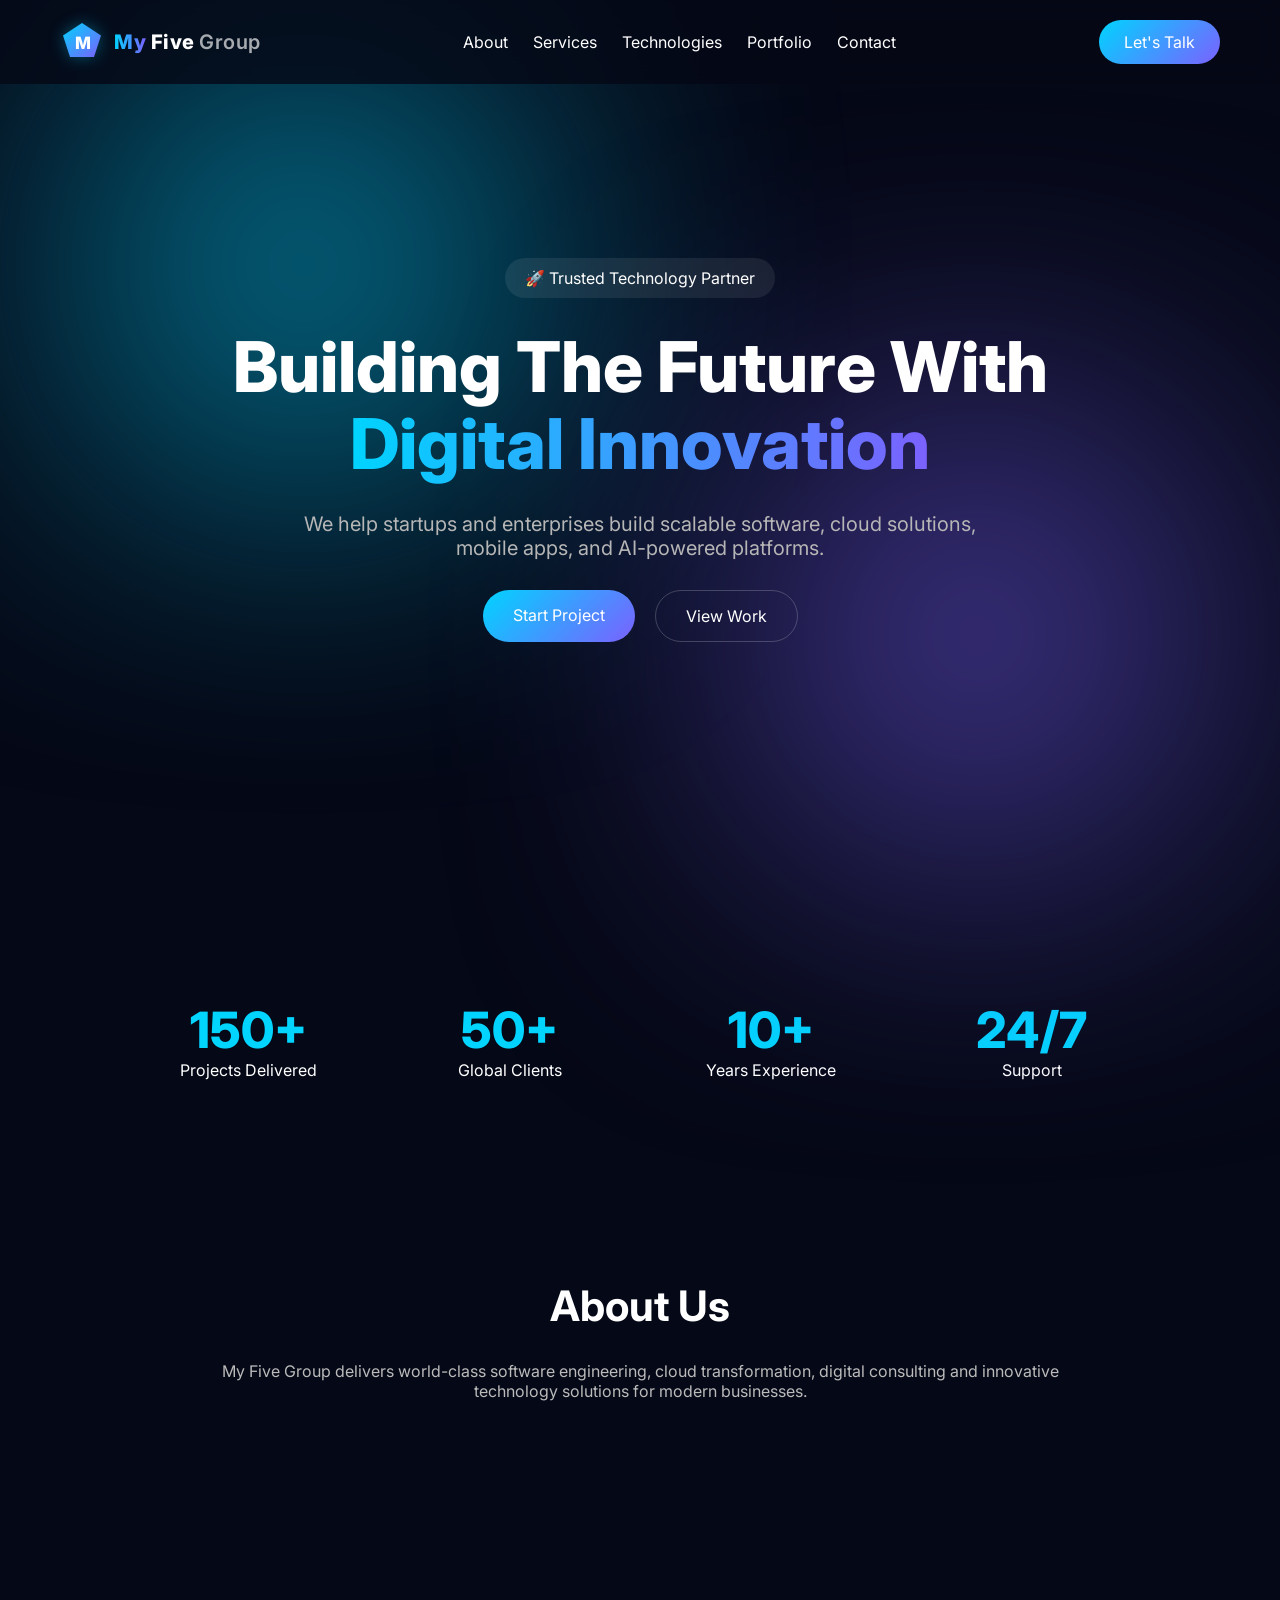
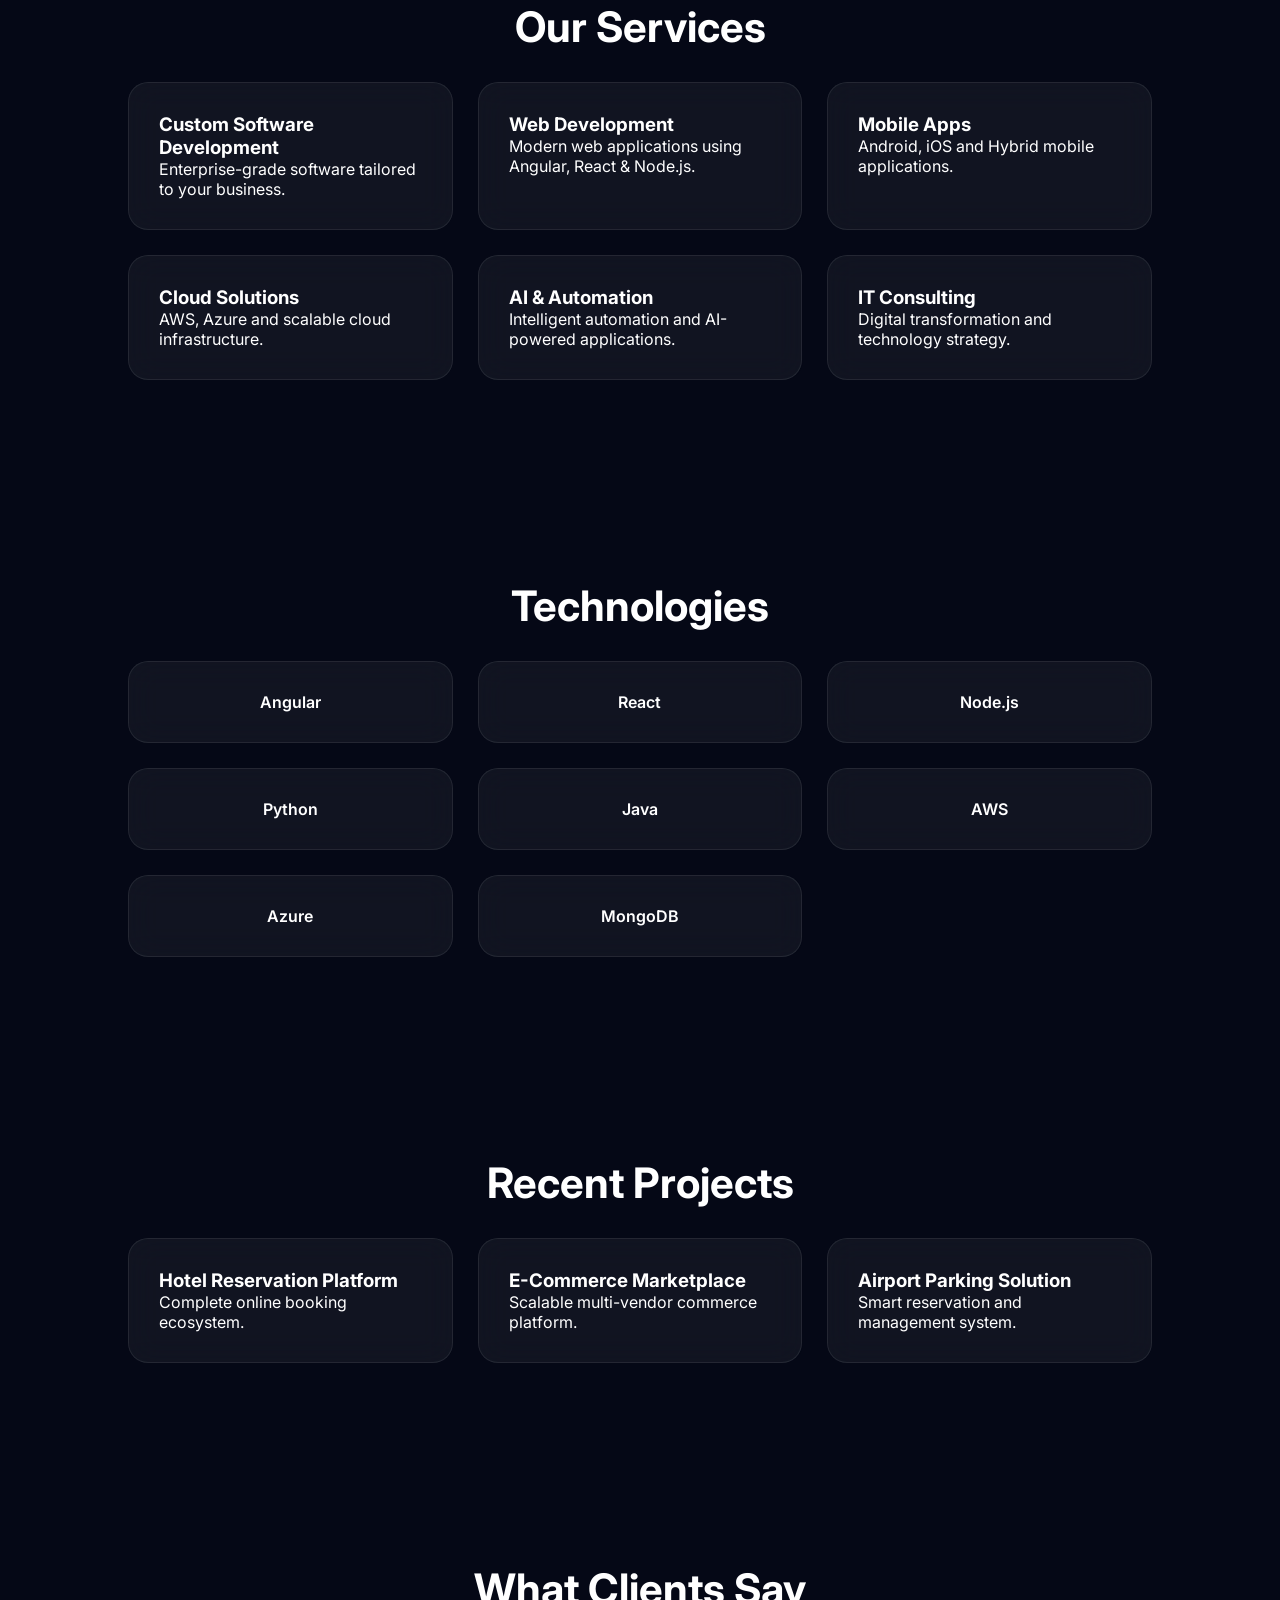
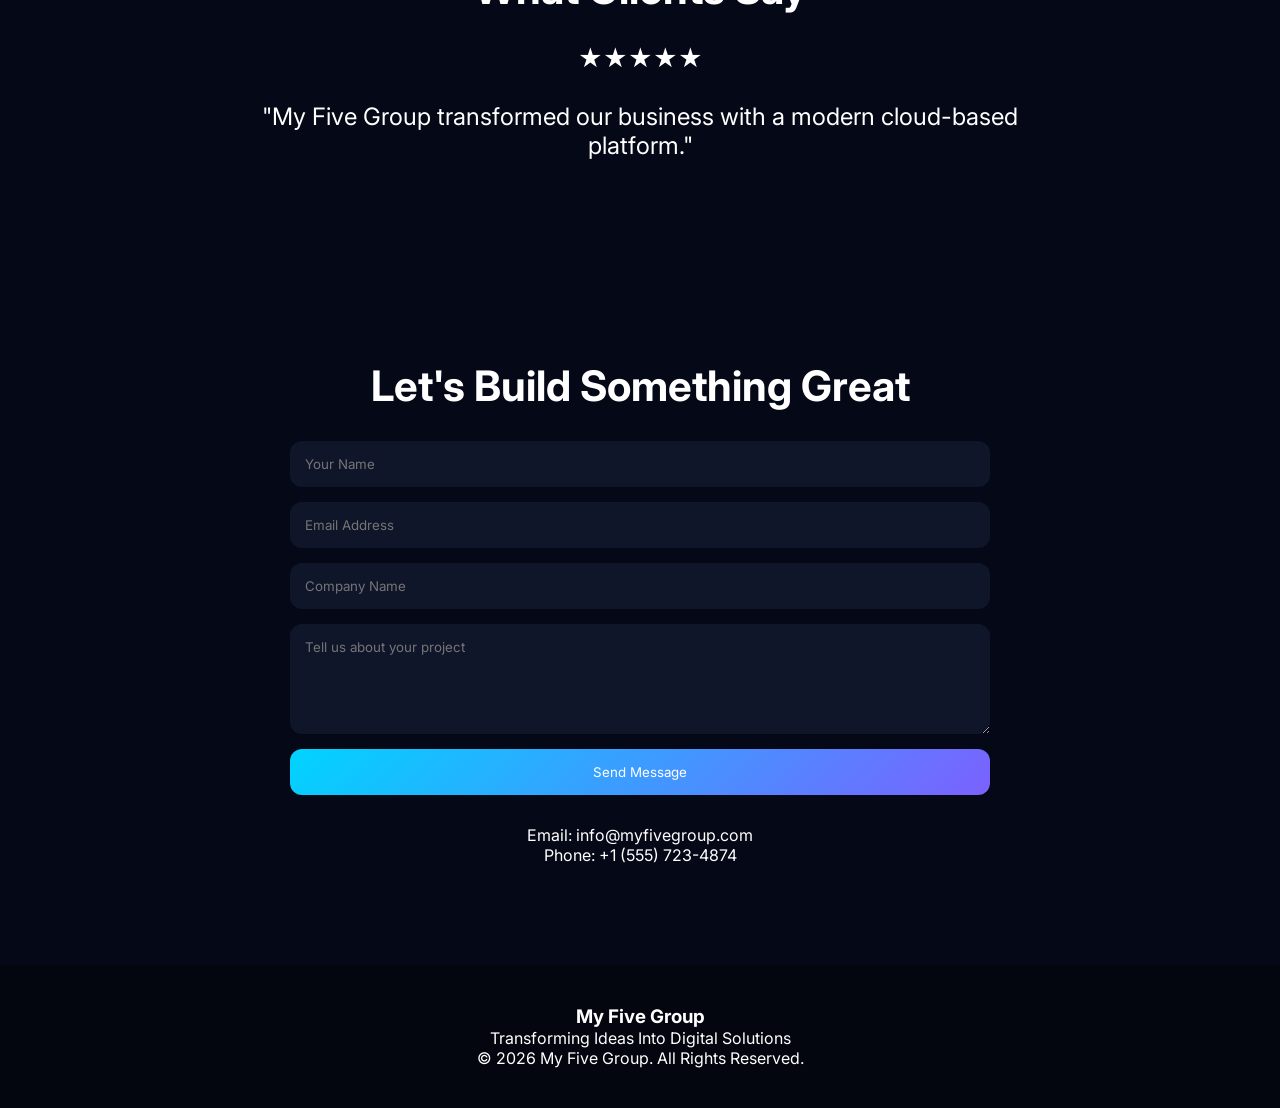
==== index.html @ f4b56ce2 "Add files via upload" ====
<!DOCTYPE html>
<html lang="en">
<head>
<meta charset="UTF-8">
<meta name="viewport" content="width=device-width, initial-scale=1.0">
<title>My Five Group | Digital Innovation Partner</title>
<meta name="description" content="My Five Group is a digital innovation partner helping startups and enterprises build scalable software, cloud solutions, mobile apps, and AI-powered platforms. 150+ projects delivered, 50+ global clients.">
<meta name="keywords" content="custom software development, web development, mobile apps, cloud solutions, AI automation, IT consulting, digital transformation, Angular, React, Node.js, AWS, Azure">
<meta name="robots" content="index, follow">
<meta name="author" content="My Five Group">
<link rel="canonical" href="https://myfivegroup.com/">

<!-- Open Graph -->
<meta property="og:type" content="website">
<meta property="og:url" content="https://myfivegroup.com/">
<meta property="og:title" content="My Five Group | Digital Innovation Partner">
<meta property="og:description" content="My Five Group is a digital innovation partner helping startups and enterprises build scalable software, cloud solutions, mobile apps, and AI-powered platforms. 150+ projects, 50+ global clients.">
<meta property="og:site_name" content="My Five Group">
<meta property="og:locale" content="en_US">

<!-- Twitter Card -->
<meta name="twitter:card" content="summary_large_image">
<meta name="twitter:title" content="My Five Group | Digital Innovation Partner">
<meta name="twitter:description" content="My Five Group is a digital innovation partner helping startups and enterprises build scalable software, cloud solutions, mobile apps, and AI-powered platforms.">

<link rel="preconnect" href="https://fonts.googleapis.com">
<link rel="preconnect" href="https://fonts.gstatic.com" crossorigin>
<link href="https://fonts.googleapis.com/css2?family=Inter:wght@300;400;500;600;700;800&display=swap" rel="stylesheet">

<link rel="stylesheet" href="style.css">

<script type="application/ld+json">
{
  "@context": "https://schema.org",
  "@type": "Organization",
  "name": "My Five Group",
  "url": "https://myfivegroup.com",
  "description": "Digital innovation partner delivering custom software development, cloud solutions, mobile apps, and AI-powered platforms for startups and enterprises.",
  "email": "info@myfivegroup.com",
  "telephone": "+15557234874",
  "foundingDate": "2016",
  "areaServed": "Global",
  "hasOfferCatalog": {
    "@type": "OfferCatalog",
    "name": "Digital Technology Services",
    "itemListElement": [
      {"@type": "Offer", "itemOffered": {"@type": "Service", "name": "Custom Software Development", "description": "Enterprise-grade software tailored to your business."}},
      {"@type": "Offer", "itemOffered": {"@type": "Service", "name": "Web Development", "description": "Modern web applications using Angular, React and Node.js."}},
      {"@type": "Offer", "itemOffered": {"@type": "Service", "name": "Mobile App Development", "description": "Android, iOS and Hybrid mobile applications."}},
      {"@type": "Offer", "itemOffered": {"@type": "Service", "name": "Cloud Solutions", "description": "AWS, Azure and scalable cloud infrastructure."}},
      {"@type": "Offer", "itemOffered": {"@type": "Service", "name": "AI & Automation", "description": "Intelligent automation and AI-powered applications."}},
      {"@type": "Offer", "itemOffered": {"@type": "Service", "name": "IT Consulting", "description": "Digital transformation and technology strategy."}}
    ]
  },
  "aggregateRating": {
    "@type": "AggregateRating",
    "ratingValue": "5",
    "reviewCount": "50"
  }
}
</script>
<script type="application/ld+json">
{
  "@context": "https://schema.org",
  "@type": "WebSite",
  "name": "My Five Group",
  "url": "https://myfivegroup.com",
  "description": "Digital innovation partner for scalable software, cloud, mobile, and AI solutions."
}
</script>
</head>
<body>

<header>
    <nav>
        <a href="#" class="logo">
            <svg class="logo-icon" width="44" height="44" viewBox="0 0 44 44" fill="none" xmlns="http://www.w3.org/2000/svg" aria-hidden="true">
                <defs>
                    <linearGradient id="lgGrad" x1="0" y1="0" x2="1" y2="1">
                        <stop offset="0%" stop-color="#00D4FF"/>
                        <stop offset="100%" stop-color="#7B61FF"/>
                    </linearGradient>
                </defs>
                <!-- Pentagon representing "Five" -->
                <polygon points="22,3 41,15.5 34,37 10,37 3,15.5" fill="url(#lgGrad)"/>
                <!-- M lettermark -->
                <text x="22" y="29" text-anchor="middle" fill="white" font-size="17" font-weight="800" font-family="Inter,sans-serif" letter-spacing="-1">M</text>
            </svg>
            <span class="logo-text"><span class="logo-my">My</span> Five <span class="logo-group">Group</span></span>
        </a>

        <ul class="nav-links">
            <li><a href="#about">About</a></li>
            <li><a href="#services">Services</a></li>
            <li><a href="#tech">Technologies</a></li>
            <li><a href="#portfolio">Portfolio</a></li>
            <li><a href="#contact">Contact</a></li>
        </ul>

        <a href="#contact" class="nav-btn">Let's Talk</a>
    </nav>
</header>

<main>
<section class="hero">

<div class="blob blob1"></div>
<div class="blob blob2"></div>

<div class="hero-content">

<span class="badge">
🚀 Trusted Technology Partner
</span>

<h1>
Building The Future With
<span>Digital Innovation</span>
</h1>

<p>
We help startups and enterprises build scalable software,
cloud solutions, mobile apps, and AI-powered platforms.
</p>

<div class="hero-buttons">
<a href="#contact" class="btn-primary">Start Project</a>
<a href="#portfolio" class="btn-secondary">View Work</a>
</div>

</div>

</section>

<section class="stats" aria-label="Company statistics">

<div>
<div class="stat-number">150+</div>
<p>Projects Delivered</p>
</div>

<div>
<div class="stat-number">50+</div>
<p>Global Clients</p>
</div>

<div>
<div class="stat-number">10+</div>
<p>Years Experience</p>
</div>

<div>
<div class="stat-number">24/7</div>
<p>Support</p>
</div>

</section>

<section id="about">

<h2 class="section-title">About Us</h2>

<p class="section-desc">
My Five Group delivers world-class software engineering,
cloud transformation, digital consulting and innovative
technology solutions for modern businesses.
</p>

</section>

<section id="services">

<h2 class="section-title">Our Services</h2>

<div class="grid">

<div class="card">
<h3>Custom Software Development</h3>
<p>Enterprise-grade software tailored to your business.</p>
</div>

<div class="card">
<h3>Web Development</h3>
<p>Modern web applications using Angular, React & Node.js.</p>
</div>

<div class="card">
<h3>Mobile Apps</h3>
<p>Android, iOS and Hybrid mobile applications.</p>
</div>

<div class="card">
<h3>Cloud Solutions</h3>
<p>AWS, Azure and scalable cloud infrastructure.</p>
</div>

<div class="card">
<h3>AI & Automation</h3>
<p>Intelligent automation and AI-powered applications.</p>
</div>

<div class="card">
<h3>IT Consulting</h3>
<p>Digital transformation and technology strategy.</p>
</div>

</div>

</section>

<section id="tech">

<h2 class="section-title">Technologies</h2>

<div class="grid">

<div class="tech">Angular</div>
<div class="tech">React</div>
<div class="tech">Node.js</div>
<div class="tech">Python</div>
<div class="tech">Java</div>
<div class="tech">AWS</div>
<div class="tech">Azure</div>
<div class="tech">MongoDB</div>

</div>

</section>

<section id="portfolio">

<h2 class="section-title">Recent Projects</h2>

<div class="grid">

<div class="card">
<h3>Hotel Reservation Platform</h3>
<p>Complete online booking ecosystem.</p>
</div>

<div class="card">
<h3>E-Commerce Marketplace</h3>
<p>Scalable multi-vendor commerce platform.</p>
</div>

<div class="card">
<h3>Airport Parking Solution</h3>
<p>Smart reservation and management system.</p>
</div>

</div>

</section>

<section class="testimonial">

<h2 class="section-title">What Clients Say</h2>

<div class="quote">
★★★★★
<br><br>
"My Five Group transformed our business with a
modern cloud-based platform."
</div>

</section>

<section id="contact">

<h2 class="section-title">Let's Build Something Great</h2>

<form id="contactForm" aria-label="Contact My Five Group">

<input type="text" name="name" placeholder="Your Name" aria-label="Your Name" required>

<input type="email" name="email" placeholder="Email Address" aria-label="Email Address" required>

<input type="text" name="company" placeholder="Company Name" aria-label="Company Name">

<textarea name="message" rows="5" placeholder="Tell us about your project" aria-label="Tell us about your project"></textarea>

<button type="submit">
Send Message
</button>

</form>

<div class="contact-info">
<p>Email: info@myfivegroup.com</p>
<p>Phone: +1 (555) 723-4874</p>
</div>

</section>

</main>

<footer>

<h3>My Five Group</h3>

<p>
Transforming Ideas Into Digital Solutions
</p>

<p>
© 2026 My Five Group. All Rights Reserved.
</p>

</footer>

<script src="script.js"></script>

</body>
</html>
---- style.css ----
*{
margin:0;
padding:0;
box-sizing:border-box;
font-family:'Inter',sans-serif;
}

body{
background:#050816;
color:white;
overflow-x:hidden;
}

html{
scroll-behavior:smooth;
}

header{
position:fixed;
width:100%;
top:0;
z-index:999;
background:rgba(5,8,22,.8);
backdrop-filter:blur(15px);
}

nav{
max-width:1200px;
margin:auto;
display:flex;
justify-content:space-between;
align-items:center;
padding:20px;
}

.logo{
display:flex;
align-items:center;
gap:10px;
text-decoration:none;
color:white;
}

.logo-icon{
flex-shrink:0;
filter:drop-shadow(0 0 8px rgba(0,212,255,.35));
}

.logo-text{
font-weight:800;
font-size:20px;
letter-spacing:.5px;
}

.logo-my{
background:linear-gradient(90deg,#00D4FF,#7B61FF);
-webkit-background-clip:text;
-webkit-text-fill-color:transparent;
}

.logo-group{
color:rgba(255,255,255,.65);
font-weight:600;
}

.nav-links{
display:flex;
list-style:none;
gap:25px;
}

.nav-links a{
color:white;
text-decoration:none;
}

.nav-btn{
background:linear-gradient(135deg,#00D4FF,#7B61FF);
padding:12px 25px;
border-radius:50px;
text-decoration:none;
color:white;
}

.hero{
min-height:100vh;
display:flex;
align-items:center;
justify-content:center;
text-align:center;
padding:50px;
position:relative;
}

.hero-content{
max-width:900px;
z-index:2;
}

.badge{
padding:10px 20px;
border-radius:50px;
background:rgba(255,255,255,.08);
display:inline-block;
margin-bottom:30px;
}

.hero h1{
font-size:70px;
font-weight:800;
line-height:1.1;
}

.hero h1 span{
background:linear-gradient(90deg,#00D4FF,#7B61FF);
-webkit-background-clip:text;
-webkit-text-fill-color:transparent;
}

.hero p{
margin:30px auto;
max-width:700px;
font-size:20px;
color:#b6b6b6;
}

.hero-buttons{
display:flex;
justify-content:center;
gap:20px;
}

.btn-primary{
background:linear-gradient(135deg,#00D4FF,#7B61FF);
padding:15px 30px;
border-radius:50px;
text-decoration:none;
color:white;
}

.btn-secondary{
border:1px solid rgba(255,255,255,.2);
padding:15px 30px;
border-radius:50px;
text-decoration:none;
color:white;
}

.blob{
position:absolute;
border-radius:50%;
filter:blur(150px);
}

.blob1{
width:350px;
height:350px;
background:#00D4FF;
top:10%;
left:10%;
}

.blob2{
width:350px;
height:350px;
background:#7B61FF;
right:10%;
bottom:10%;
}

section{
padding:100px 10%;
}

.section-title{
font-size:42px;
text-align:center;
margin-bottom:30px;
}

.section-desc{
text-align:center;
max-width:900px;
margin:auto;
color:#bbb;
}

.stats{
display:grid;
grid-template-columns:repeat(4,1fr);
text-align:center;
gap:20px;
}

.stats .stat-number{
font-size:50px;
color:#00D4FF;
font-weight:800;
}

.grid{
display:grid;
grid-template-columns:repeat(auto-fit,minmax(300px,1fr));
gap:25px;
}

.card,.tech{
background:rgba(255,255,255,.05);
padding:30px;
border-radius:20px;
backdrop-filter:blur(15px);
border:1px solid rgba(255,255,255,.08);
transition:.3s;
}

.card:hover,
.tech:hover{
transform:translateY(-8px);
}

.tech{
text-align:center;
font-weight:600;
}

.testimonial{
text-align:center;
}

.quote{
max-width:800px;
margin:auto;
font-size:24px;
}

form{
max-width:700px;
margin:auto;
display:flex;
flex-direction:column;
gap:15px;
}

input,textarea{
padding:15px;
border:none;
border-radius:12px;
background:#10162a;
color:white;
}

button{
padding:15px;
background:linear-gradient(135deg,#00D4FF,#7B61FF);
border:none;
color:white;
border-radius:12px;
cursor:pointer;
}

.contact-info{
margin-top:30px;
text-align:center;
}

footer{
background:#03050f;
text-align:center;
padding:40px;
}

@media(max-width:768px){

.hero h1{
font-size:42px;
}

.nav-links{
display:none;
}

.stats{
grid-template-columns:1fr 1fr;
}
}
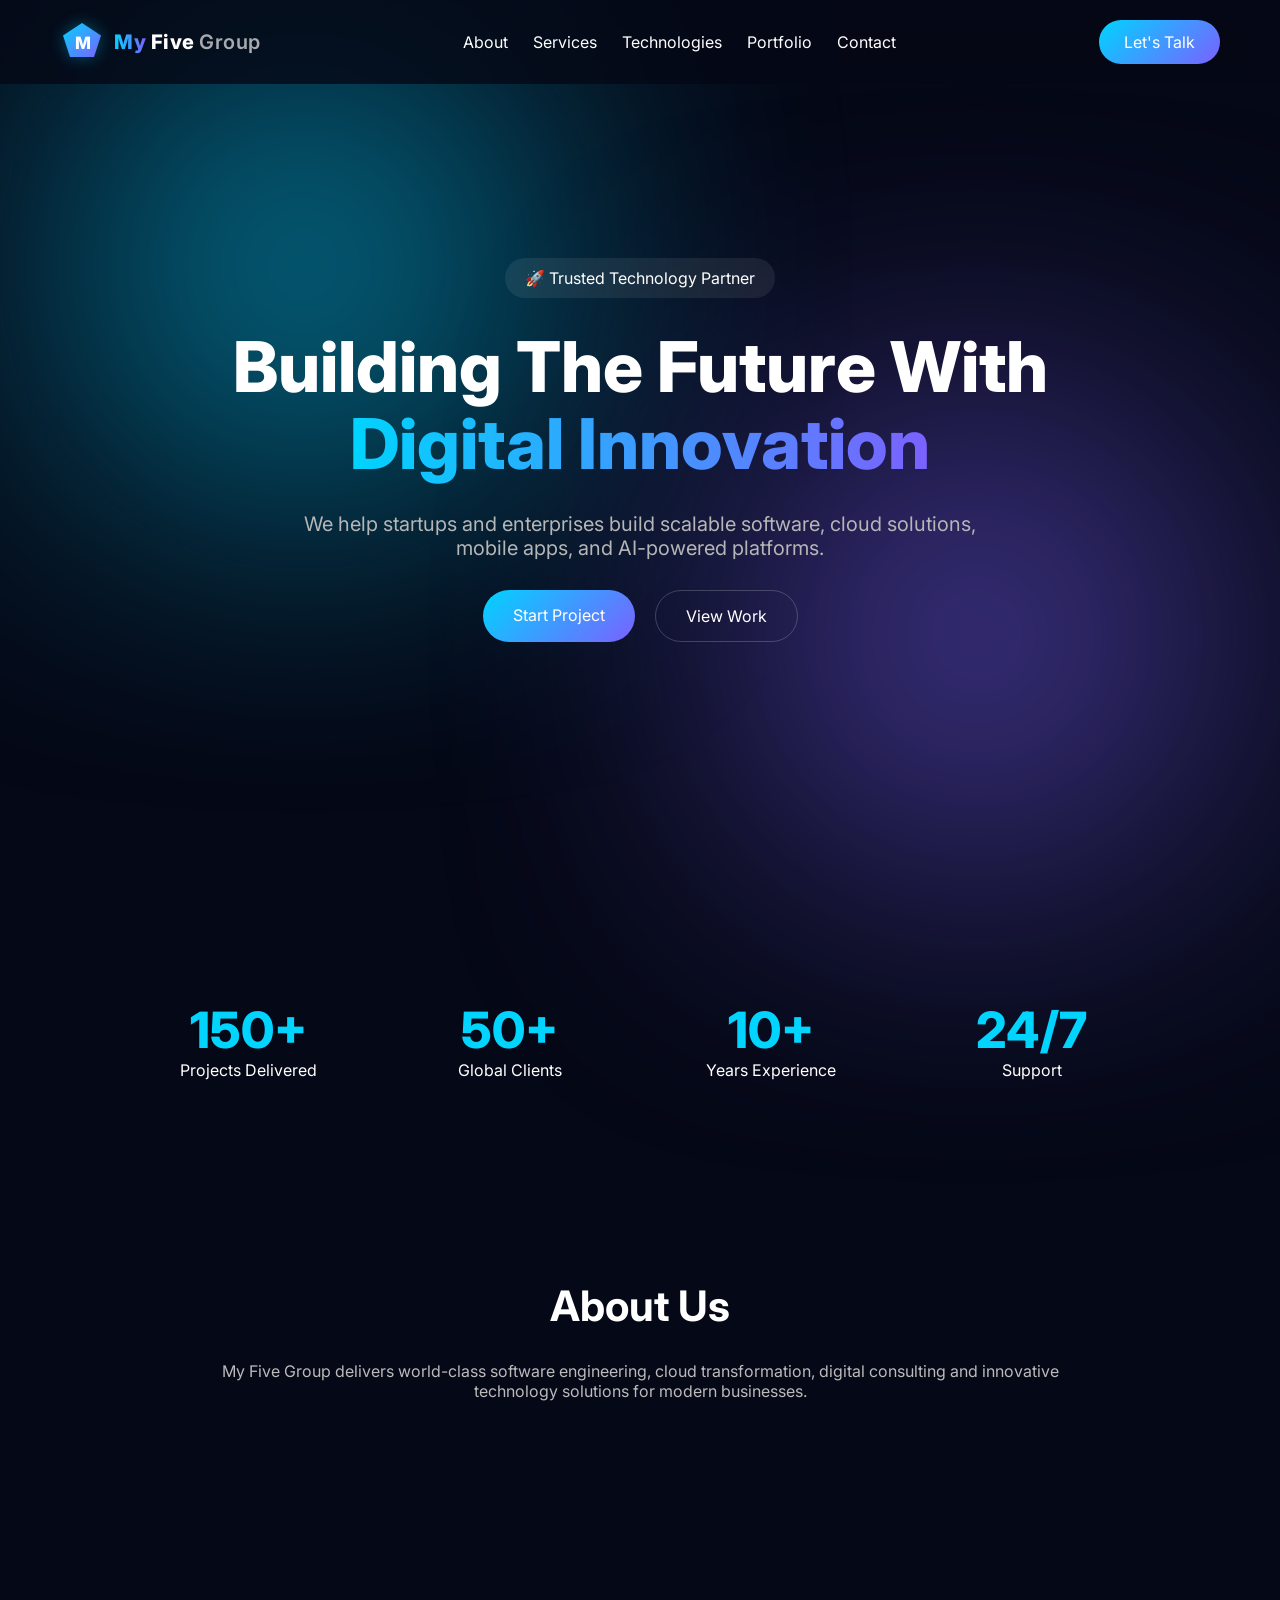
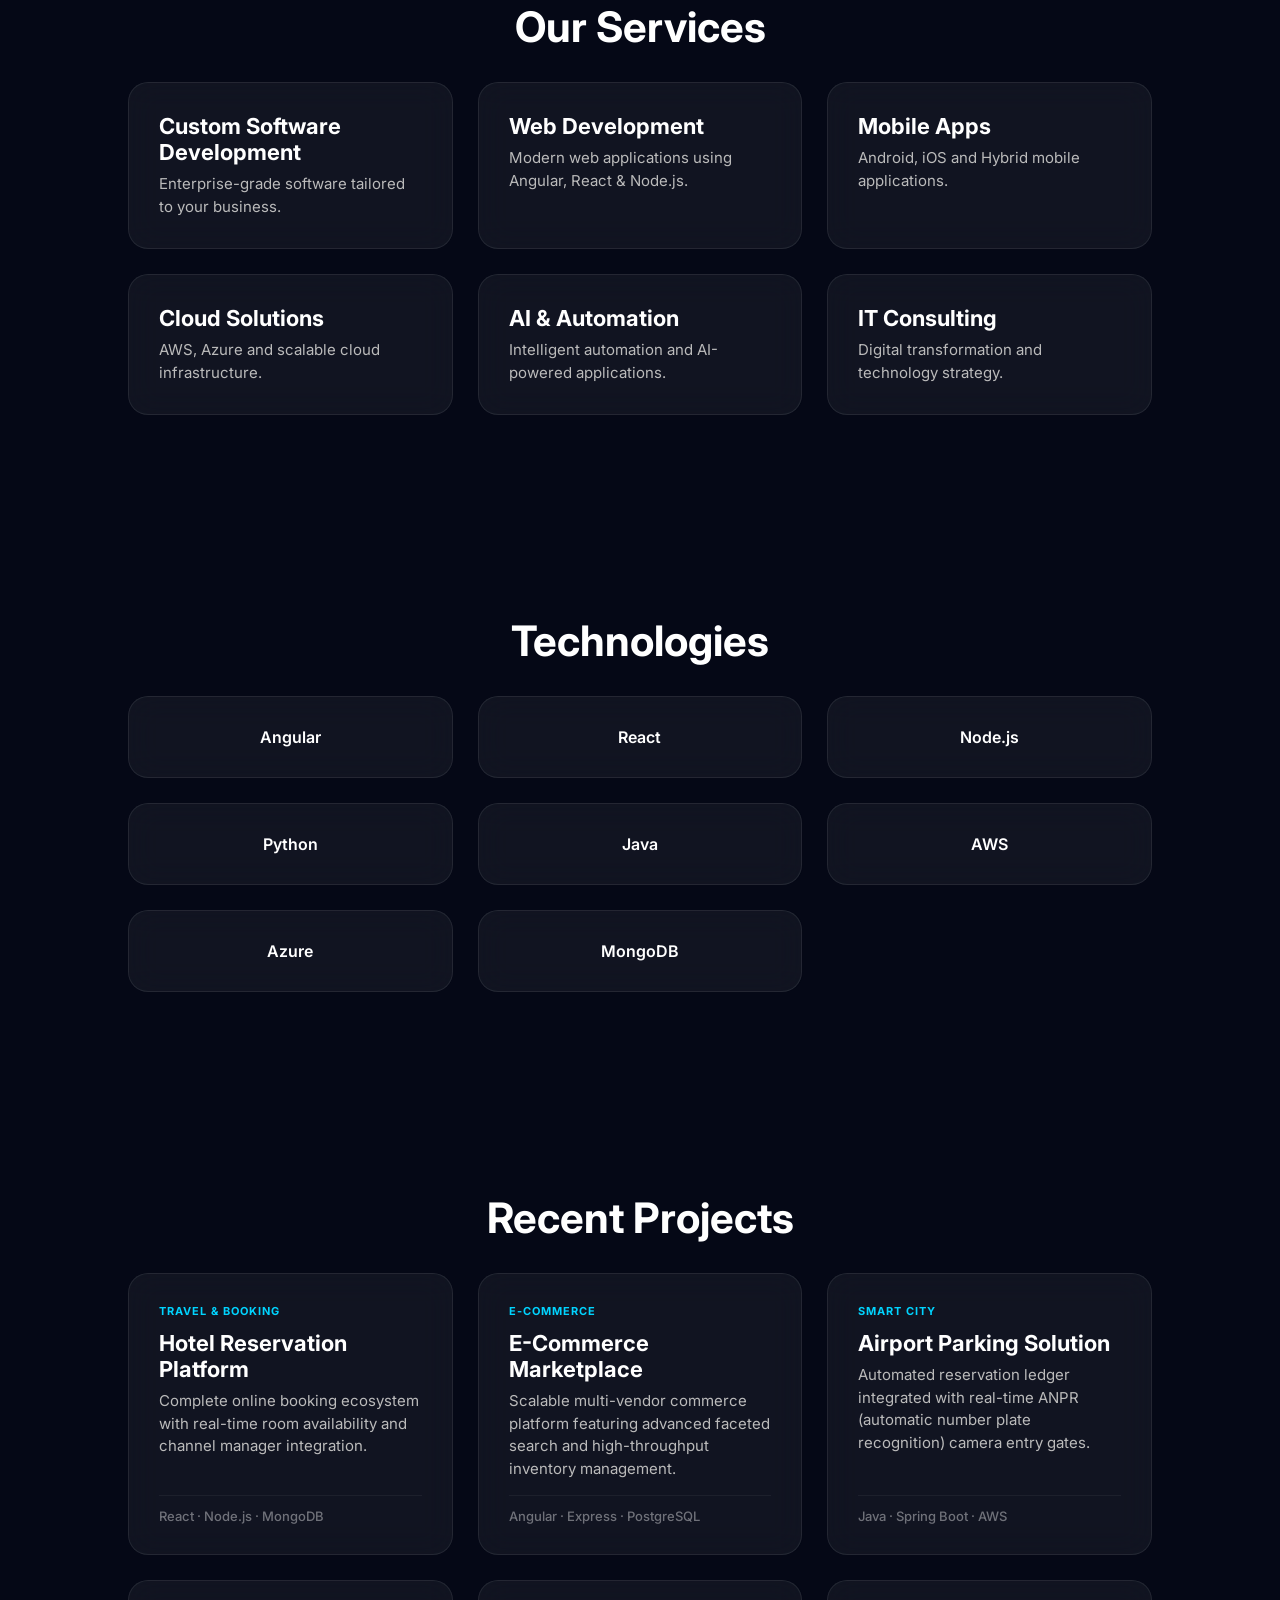
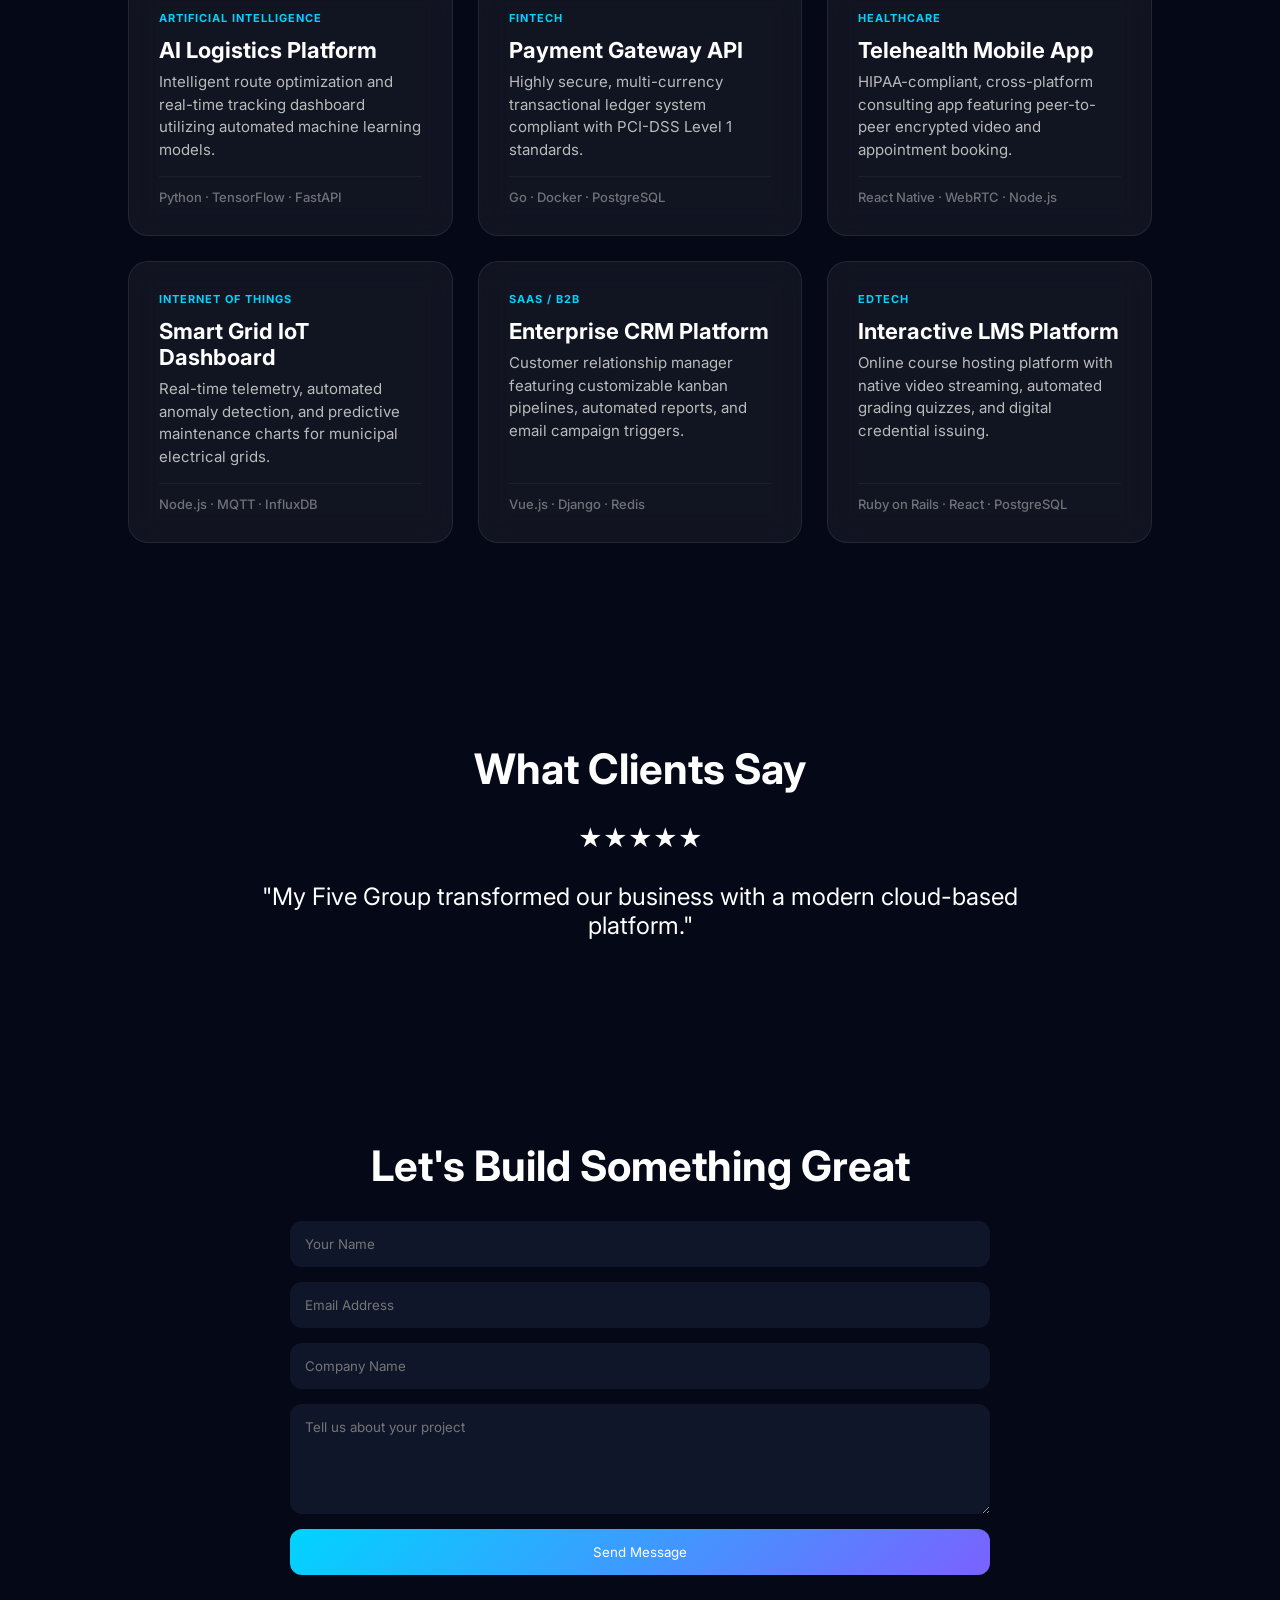
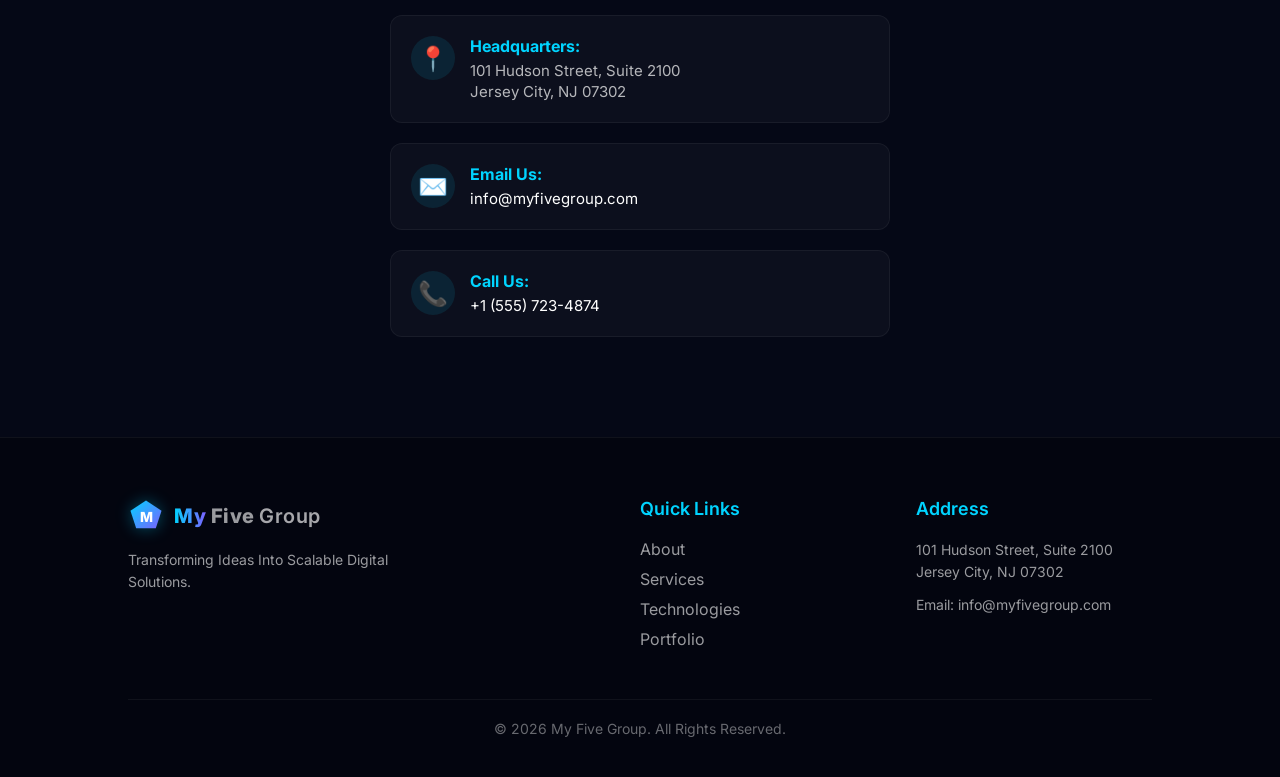
==== commit 59fedef2: "Add files via upload" ====
--- a/index.html
+++ b/index.html
@@ -28,6 +28,7 @@
 <link href="https://fonts.googleapis.com/css2?family=Inter:wght@300;400;500;600;700;800&display=swap" rel="stylesheet">
 
 <link rel="stylesheet" href="style.css">
+<link rel="icon" type="image/svg+xml" href="favicon.svg">
 
 <script type="application/ld+json">
 {
@@ -98,6 +99,12 @@
         </ul>
 
         <a href="#contact" class="nav-btn">Let's Talk</a>
+
+        <button class="mobile-menu-toggle" aria-label="Toggle Navigation Menu">
+            <span></span>
+            <span></span>
+            <span></span>
+        </button>
     </nav>
 </header>
 
@@ -234,18 +241,66 @@
 <div class="grid">
 
 <div class="card">
-<h3>Hotel Reservation Platform</h3>
-<p>Complete online booking ecosystem.</p>
-</div>
-
-<div class="card">
-<h3>E-Commerce Marketplace</h3>
-<p>Scalable multi-vendor commerce platform.</p>
-</div>
-
-<div class="card">
-<h3>Airport Parking Solution</h3>
-<p>Smart reservation and management system.</p>
+    <span class="project-tag">Travel & Booking</span>
+    <h3>Hotel Reservation Platform</h3>
+    <p>Complete online booking ecosystem with real-time room availability and channel manager integration.</p>
+    <div class="project-tech">React · Node.js · MongoDB</div>
+</div>
+
+<div class="card">
+    <span class="project-tag">E-Commerce</span>
+    <h3>E-Commerce Marketplace</h3>
+    <p>Scalable multi-vendor commerce platform featuring advanced faceted search and high-throughput inventory management.</p>
+    <div class="project-tech">Angular · Express · PostgreSQL</div>
+</div>
+
+<div class="card">
+    <span class="project-tag">Smart City</span>
+    <h3>Airport Parking Solution</h3>
+    <p>Automated reservation ledger integrated with real-time ANPR (automatic number plate recognition) camera entry gates.</p>
+    <div class="project-tech">Java · Spring Boot · AWS</div>
+</div>
+
+<div class="card">
+    <span class="project-tag">Artificial Intelligence</span>
+    <h3>AI Logistics Platform</h3>
+    <p>Intelligent route optimization and real-time tracking dashboard utilizing automated machine learning models.</p>
+    <div class="project-tech">Python · TensorFlow · FastAPI</div>
+</div>
+
+<div class="card">
+    <span class="project-tag">Fintech</span>
+    <h3>Payment Gateway API</h3>
+    <p>Highly secure, multi-currency transactional ledger system compliant with PCI-DSS Level 1 standards.</p>
+    <div class="project-tech">Go · Docker · PostgreSQL</div>
+</div>
+
+<div class="card">
+    <span class="project-tag">Healthcare</span>
+    <h3>Telehealth Mobile App</h3>
+    <p>HIPAA-compliant, cross-platform consulting app featuring peer-to-peer encrypted video and appointment booking.</p>
+    <div class="project-tech">React Native · WebRTC · Node.js</div>
+</div>
+
+<div class="card">
+    <span class="project-tag">Internet of Things</span>
+    <h3>Smart Grid IoT Dashboard</h3>
+    <p>Real-time telemetry, automated anomaly detection, and predictive maintenance charts for municipal electrical grids.</p>
+    <div class="project-tech">Node.js · MQTT · InfluxDB</div>
+</div>
+
+<div class="card">
+    <span class="project-tag">SaaS / B2B</span>
+    <h3>Enterprise CRM Platform</h3>
+    <p>Customer relationship manager featuring customizable kanban pipelines, automated reports, and email campaign triggers.</p>
+    <div class="project-tech">Vue.js · Django · Redis</div>
+</div>
+
+<div class="card">
+    <span class="project-tag">EdTech</span>
+    <h3>Interactive LMS Platform</h3>
+    <p>Online course hosting platform with native video streaming, automated grading quizzes, and digital credential issuing.</p>
+    <div class="project-tech">Ruby on Rails · React · PostgreSQL</div>
 </div>
 
 </div>
@@ -286,8 +341,27 @@
 </form>
 
 <div class="contact-info">
-<p>Email: info@myfivegroup.com</p>
-<p>Phone: +1 (555) 723-4874</p>
+    <div class="contact-item">
+        <span class="contact-icon" aria-hidden="true">📍</span>
+        <div>
+            <strong>Headquarters:</strong>
+            <p>101 Hudson Street, Suite 2100<br>Jersey City, NJ 07302</p>
+        </div>
+    </div>
+    <div class="contact-item">
+        <span class="contact-icon" aria-hidden="true">✉️</span>
+        <div>
+            <strong>Email Us:</strong>
+            <p><a href="mailto:info@myfivegroup.com">info@myfivegroup.com</a></p>
+        </div>
+    </div>
+    <div class="contact-item">
+        <span class="contact-icon" aria-hidden="true">📞</span>
+        <div>
+            <strong>Call Us:</strong>
+            <p><a href="tel:+15557234874">+1 (555) 723-4874</a></p>
+        </div>
+    </div>
 </div>
 
 </section>
@@ -295,17 +369,41 @@
 </main>
 
 <footer>
-
-<h3>My Five Group</h3>
-
-<p>
-Transforming Ideas Into Digital Solutions
-</p>
-
-<p>
-© 2026 My Five Group. All Rights Reserved.
-</p>
-
+    <div class="footer-grid">
+        <div class="footer-col">
+            <a href="#" class="logo">
+                <svg class="logo-icon" width="36" height="36" viewBox="0 0 44 44" fill="none" xmlns="http://www.w3.org/2000/svg" aria-hidden="true">
+                    <defs>
+                        <linearGradient id="lgGradFooter" x1="0" y1="0" x2="1" y2="1">
+                            <stop offset="0%" stop-color="#00D4FF"/>
+                            <stop offset="100%" stop-color="#7B61FF"/>
+                        </linearGradient>
+                    </defs>
+                    <polygon points="22,3 41,15.5 34,37 10,37 3,15.5" fill="url(#lgGradFooter)"/>
+                    <text x="22" y="29" text-anchor="middle" fill="white" font-size="17" font-weight="800" font-family="Inter,sans-serif" letter-spacing="-1">M</text>
+                </svg>
+                <span class="logo-text"><span class="logo-my">My</span> Five <span class="logo-group">Group</span></span>
+            </a>
+            <p class="footer-tagline">Transforming Ideas Into Scalable Digital Solutions.</p>
+        </div>
+        <div class="footer-col">
+            <h4>Quick Links</h4>
+            <ul>
+                <li><a href="#about">About</a></li>
+                <li><a href="#services">Services</a></li>
+                <li><a href="#tech">Technologies</a></li>
+                <li><a href="#portfolio">Portfolio</a></li>
+            </ul>
+        </div>
+        <div class="footer-col">
+            <h4>Address</h4>
+            <p>101 Hudson Street, Suite 2100<br>Jersey City, NJ 07302</p>
+            <p style="margin-top: 10px;">Email: <a href="mailto:info@myfivegroup.com">info@myfivegroup.com</a></p>
+        </div>
+    </div>
+    <div class="footer-bottom">
+        <p>© 2026 My Five Group. All Rights Reserved.</p>
+    </div>
 </footer>
 
 <script src="script.js"></script>
--- a/style.css
+++ b/style.css
@@ -12,7 +12,6 @@
 }
 
 html{
-scroll-behavior:smooth;
 }
 
 header{
@@ -21,7 +20,9 @@
 top:0;
 z-index:999;
 background:rgba(5,8,22,.8);
+-webkit-backdrop-filter:blur(15px);
 backdrop-filter:blur(15px);
+transform:translate3d(0,0,0);
 }
 
 nav{
@@ -75,6 +76,7 @@
 }
 
 .nav-btn{
+display:inline-block;
 background:linear-gradient(135deg,#00D4FF,#7B61FF);
 padding:12px 25px;
 border-radius:50px;
@@ -93,6 +95,7 @@
 }
 
 .hero-content{
+position:relative;
 max-width:900px;
 z-index:2;
 }
@@ -131,6 +134,7 @@
 }
 
 .btn-primary{
+display:inline-block;
 background:linear-gradient(135deg,#00D4FF,#7B61FF);
 padding:15px 30px;
 border-radius:50px;
@@ -139,6 +143,7 @@
 }
 
 .btn-secondary{
+display:inline-block;
 border:1px solid rgba(255,255,255,.2);
 padding:15px 30px;
 border-radius:50px;
@@ -150,6 +155,11 @@
 position:absolute;
 border-radius:50%;
 filter:blur(150px);
+pointer-events:none;
+z-index:-1;
+will-change:transform;
+-webkit-transform:translate3d(0,0,0);
+transform:translate3d(0,0,0);
 }
 
 .blob1{
@@ -170,6 +180,7 @@
 
 section{
 padding:100px 10%;
+scroll-margin-top: 85px;
 }
 
 .section-title{
@@ -218,6 +229,44 @@
 transform:translateY(-8px);
 }
 
+.card {
+  display: flex;
+  flex-direction: column;
+  justify-content: flex-start;
+  text-align: left;
+}
+
+.card h3 {
+  margin-bottom: 8px;
+  font-size: 22px;
+}
+
+.card p {
+  color: #bbb;
+  font-size: 15px;
+  line-height: 1.5;
+  flex-grow: 1;
+}
+
+.project-tag {
+  display: inline-block;
+  font-size: 11px;
+  font-weight: 700;
+  text-transform: uppercase;
+  letter-spacing: 1px;
+  color: #00D4FF;
+  margin-bottom: 12px;
+}
+
+.project-tech {
+  margin-top: 15px;
+  font-size: 13px;
+  color: rgba(255, 255, 255, 0.4);
+  font-weight: 500;
+  border-top: 1px solid rgba(255, 255, 255, 0.05);
+  padding-top: 12px;
+}
+
 .tech{
 text-align:center;
 font-weight:600;
@@ -258,15 +307,168 @@
 cursor:pointer;
 }
 
-.contact-info{
-margin-top:30px;
-text-align:center;
-}
-
-footer{
-background:#03050f;
-text-align:center;
-padding:40px;
+.contact-info {
+  margin-top: 40px;
+  display: flex;
+  flex-direction: column;
+  gap: 20px;
+  max-width: 500px;
+  margin-left: auto;
+  margin-right: auto;
+  text-align: left;
+}
+
+.contact-item {
+  display: flex;
+  align-items: flex-start;
+  gap: 15px;
+  background: rgba(255, 255, 255, 0.03);
+  padding: 20px;
+  border-radius: 12px;
+  border: 1px solid rgba(255, 255, 255, 0.05);
+}
+
+.contact-icon {
+  font-size: 24px;
+  background: rgba(0, 214, 255, 0.1);
+  padding: 10px;
+  border-radius: 50%;
+  display: flex;
+  align-items: center;
+  justify-content: center;
+  width: 44px;
+  height: 44px;
+}
+
+.contact-item strong {
+  display: block;
+  font-size: 16px;
+  color: #00D4FF;
+  margin-bottom: 4px;
+}
+
+.contact-item p {
+  color: rgba(255, 255, 255, 0.7);
+  font-size: 15px;
+  line-height: 1.4;
+}
+
+.contact-item a {
+  color: white;
+  text-decoration: none;
+  transition: 0.2s;
+}
+
+.contact-item a:hover {
+  color: #7B61FF;
+}
+
+footer {
+  background: #03050f;
+  padding: 60px 10% 40px;
+  border-top: 1px solid rgba(255, 255, 255, 0.05);
+}
+
+.footer-grid {
+  max-width: 1200px;
+  margin: 0 auto;
+  display: grid;
+  grid-template-columns: 2fr 1fr 1fr;
+  gap: 40px;
+  text-align: left;
+}
+
+.footer-col h4 {
+  color: #00D4FF;
+  font-size: 18px;
+  margin-bottom: 20px;
+  font-weight: 600;
+}
+
+.footer-col p {
+  color: rgba(255, 255, 255, 0.6);
+  font-size: 14px;
+  line-height: 1.6;
+}
+
+.footer-tagline {
+  margin-top: 15px;
+  max-width: 280px;
+}
+
+.footer-col ul {
+  list-style: none;
+  padding: 0;
+}
+
+.footer-col ul li {
+  margin-bottom: 10px;
+}
+
+.footer-col ul li a {
+  color: rgba(255, 255, 255, 0.6);
+  text-decoration: none;
+  transition: 0.2s;
+}
+
+.footer-col ul li a:hover {
+  color: #7B61FF;
+  padding-left: 5px;
+}
+
+.footer-col a {
+  color: rgba(255, 255, 255, 0.6);
+  text-decoration: none;
+}
+
+.footer-col a:hover {
+  color: #00D4FF;
+}
+
+.footer-bottom {
+  max-width: 1200px;
+  margin: 40px auto 0;
+  padding-top: 20px;
+  border-top: 1px solid rgba(255, 255, 255, 0.05);
+  text-align: center;
+  color: rgba(255, 255, 255, 0.4);
+  font-size: 14px;
+}
+
+.mobile-menu-toggle {
+  display: none;
+  background: none;
+  border: none;
+  cursor: pointer;
+  padding: 0;
+  width: 28px;
+  height: 18px;
+  position: relative;
+  flex-direction: column;
+  justify-content: space-between;
+  z-index: 1000;
+}
+
+.mobile-menu-toggle span {
+  display: block;
+  width: 100%;
+  height: 2px;
+  background-color: white;
+  border-radius: 2px;
+  transition: transform 0.3s, opacity 0.3s;
+}
+
+/* Transform spans into "X" when open */
+.mobile-menu-toggle.open span:nth-child(1) {
+  transform: translateY(8px) rotate(45deg);
+}
+
+.mobile-menu-toggle.open span:nth-child(2) {
+  opacity: 0;
+}
+
+.mobile-menu-toggle.open span:nth-child(3) {
+  transform: translateY(-8px) rotate(-45deg);
 }
 
 @media(max-width:768px){
@@ -279,7 +481,42 @@
 display:none;
 }
 
+.nav-links.active {
+display:flex;
+flex-direction:column;
+position:absolute;
+top:100%;
+left:0;
+width:100%;
+background:rgba(5, 8, 22, 0.98);
+backdrop-filter:blur(15px);
+-webkit-backdrop-filter:blur(15px);
+padding:30px 20px;
+border-bottom:1px solid rgba(255,255,255,0.08);
+gap:20px;
+text-align:center;
+box-shadow:0 10px 30px rgba(0,0,0,0.5);
+}
+
+.nav-links.active a {
+font-size:18px;
+font-weight:500;
+}
+
+.nav-btn {
+display:none;
+}
+
+.mobile-menu-toggle {
+display:flex;
+}
+
 .stats{
 grid-template-columns:1fr 1fr;
 }
+
+.footer-grid {
+grid-template-columns: 1fr;
+gap: 30px;
+}
 }
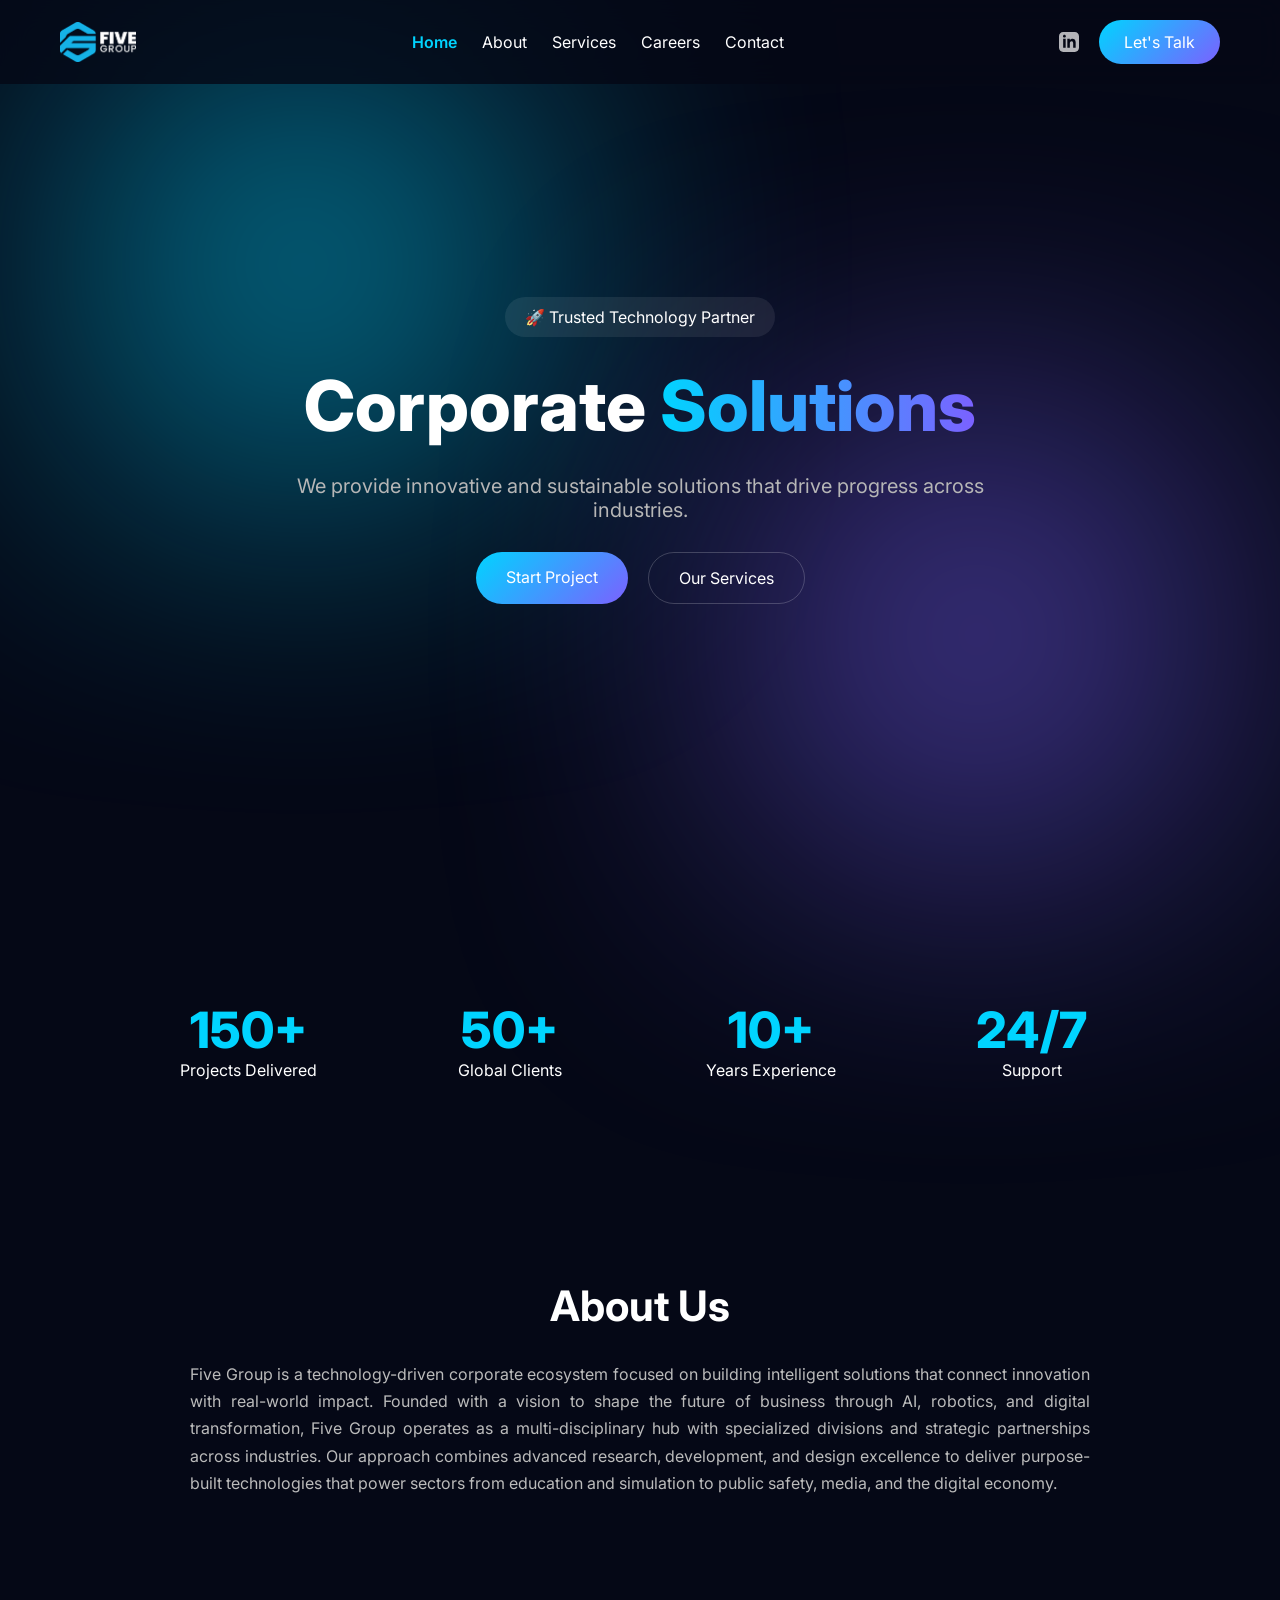
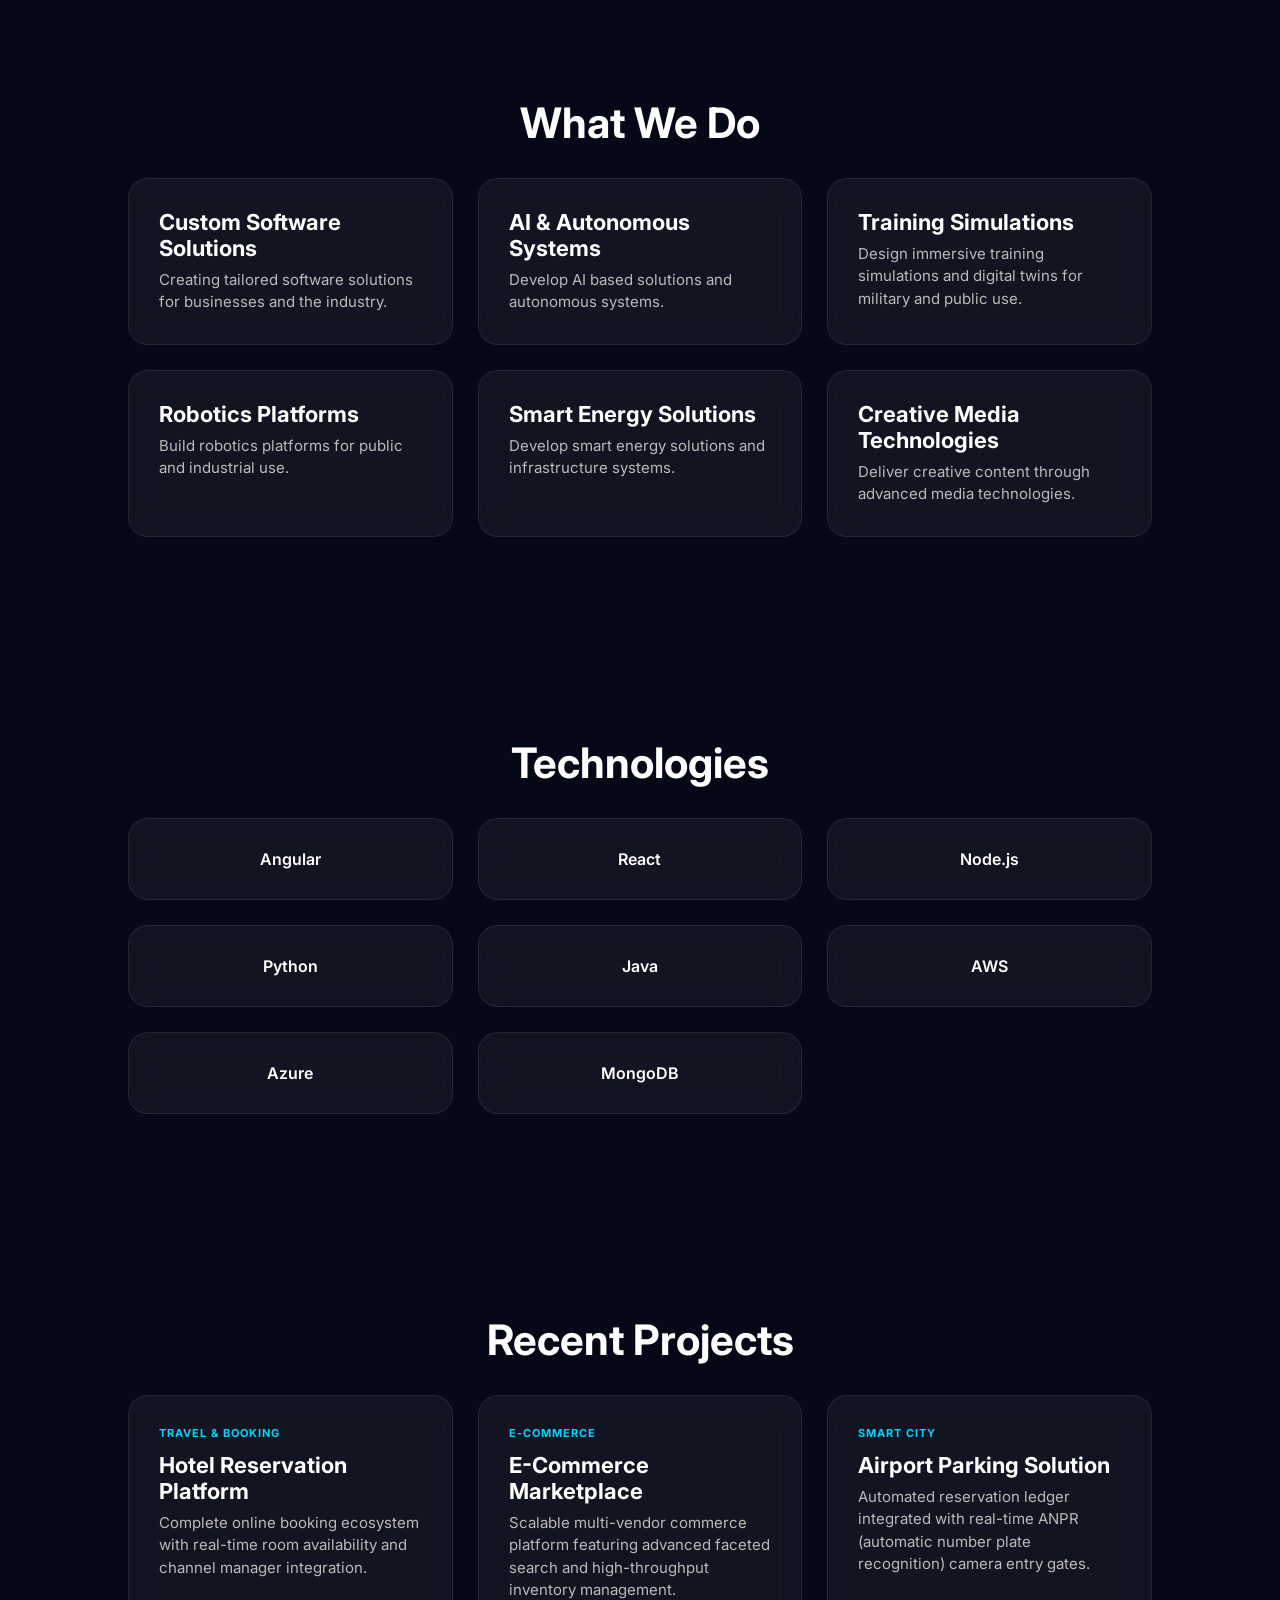
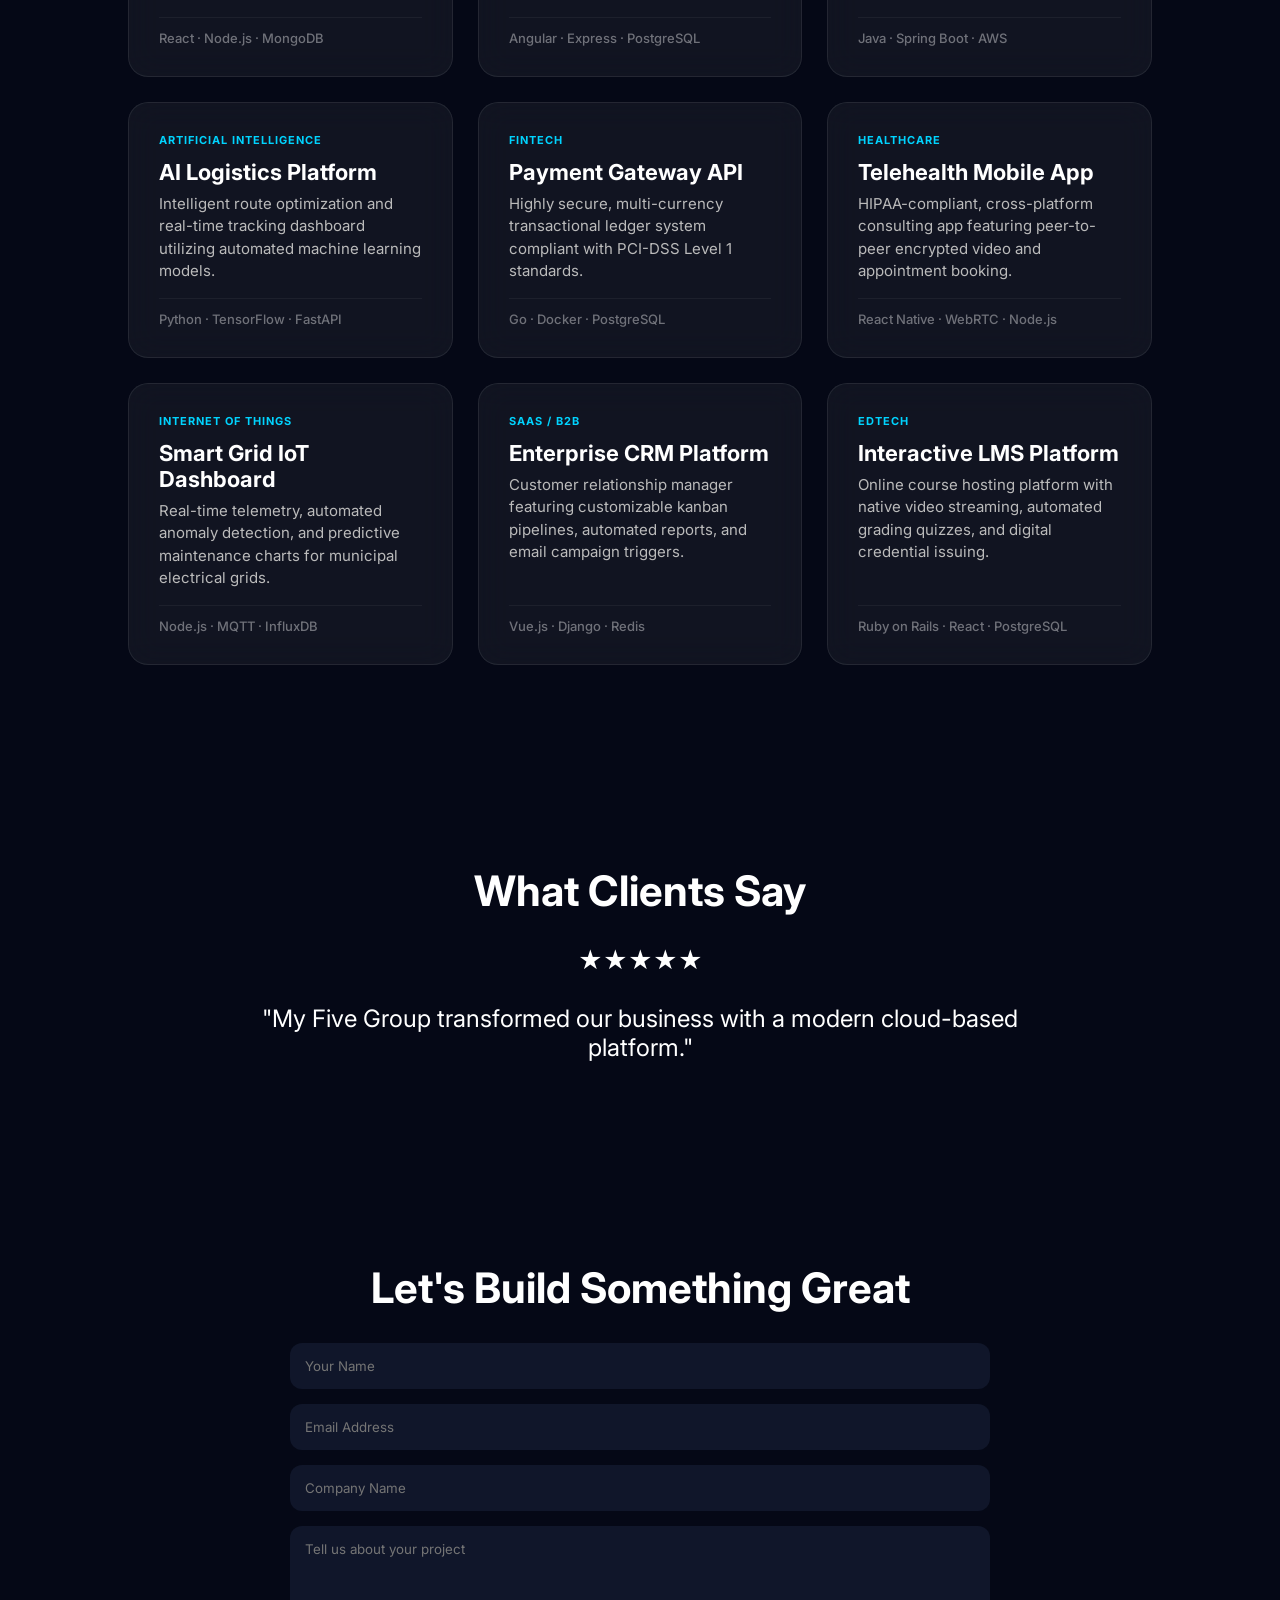
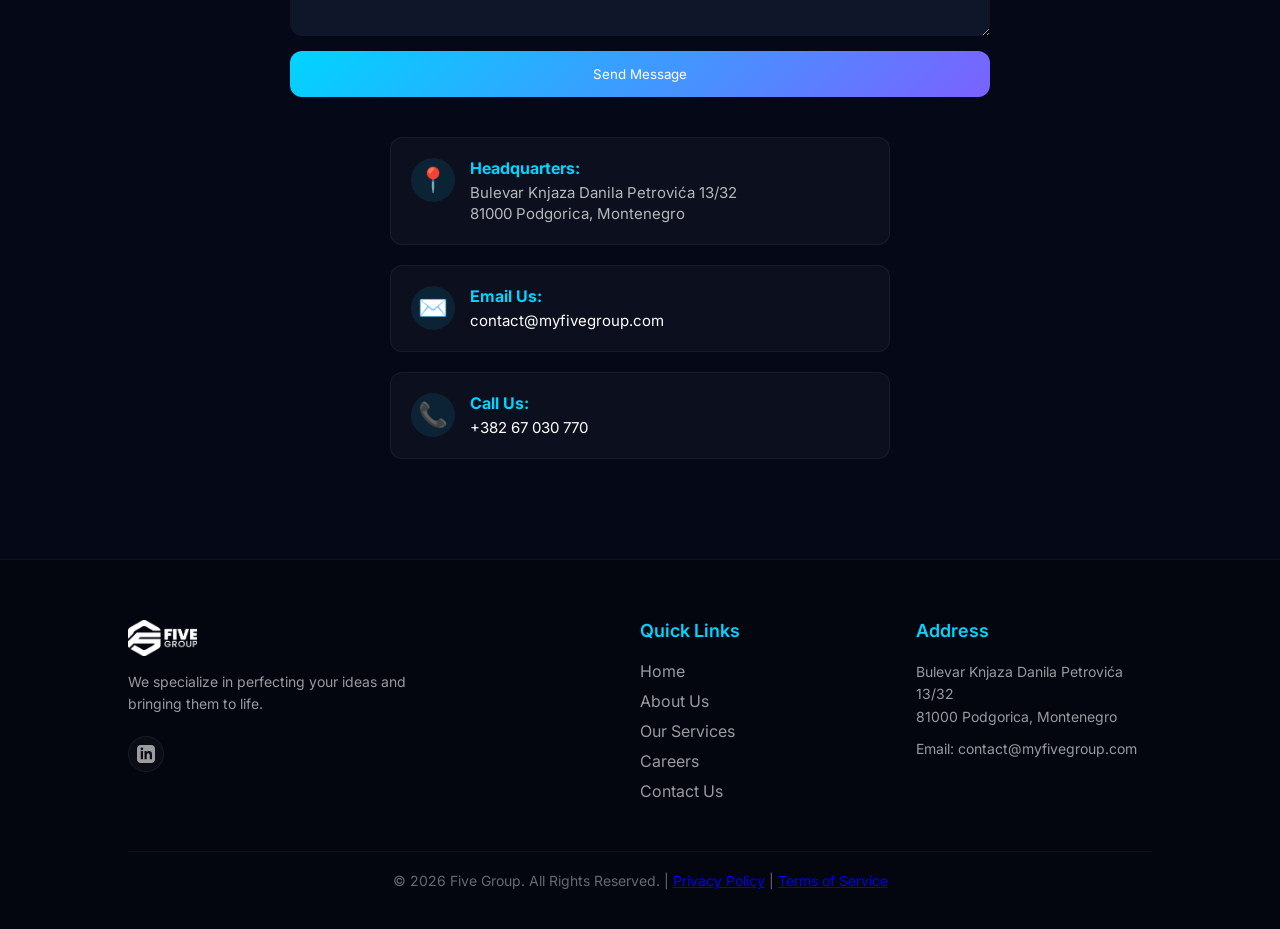
==== commit f6a96dd2: "Add files via upload" ====
--- a/index.html
+++ b/index.html
@@ -3,25 +3,25 @@
 <head>
 <meta charset="UTF-8">
 <meta name="viewport" content="width=device-width, initial-scale=1.0">
-<title>My Five Group | Digital Innovation Partner</title>
-<meta name="description" content="My Five Group is a digital innovation partner helping startups and enterprises build scalable software, cloud solutions, mobile apps, and AI-powered platforms. 150+ projects delivered, 50+ global clients.">
-<meta name="keywords" content="custom software development, web development, mobile apps, cloud solutions, AI automation, IT consulting, digital transformation, Angular, React, Node.js, AWS, Azure">
+<title>Five Group | Tech-Driven Corporate Ecosystem</title>
+<meta name="description" content="Five Group is a technology-driven corporate ecosystem focusing on building intelligent solutions through AI, robotics, and digital transformation.">
+<meta name="keywords" content="custom software solutions, AI, autonomous systems, training simulations, robotics platforms, smart energy, Montenegro, Podgorica">
 <meta name="robots" content="index, follow">
-<meta name="author" content="My Five Group">
+<meta name="author" content="Five Group">
 <link rel="canonical" href="https://myfivegroup.com/">
 
 <!-- Open Graph -->
 <meta property="og:type" content="website">
 <meta property="og:url" content="https://myfivegroup.com/">
-<meta property="og:title" content="My Five Group | Digital Innovation Partner">
-<meta property="og:description" content="My Five Group is a digital innovation partner helping startups and enterprises build scalable software, cloud solutions, mobile apps, and AI-powered platforms. 150+ projects, 50+ global clients.">
-<meta property="og:site_name" content="My Five Group">
+<meta property="og:title" content="Five Group | Tech-Driven Corporate Ecosystem">
+<meta property="og:description" content="Five Group is a technology-driven corporate ecosystem focusing on building intelligent solutions through AI, robotics, and digital transformation.">
+<meta property="og:site_name" content="Five Group">
 <meta property="og:locale" content="en_US">
 
 <!-- Twitter Card -->
 <meta name="twitter:card" content="summary_large_image">
-<meta name="twitter:title" content="My Five Group | Digital Innovation Partner">
-<meta name="twitter:description" content="My Five Group is a digital innovation partner helping startups and enterprises build scalable software, cloud solutions, mobile apps, and AI-powered platforms.">
+<meta name="twitter:title" content="Five Group | Tech-Driven Corporate Ecosystem">
+<meta name="twitter:description" content="Five Group is a technology-driven corporate ecosystem focusing on building intelligent solutions through AI, robotics, and digital transformation.">
 
 <link rel="preconnect" href="https://fonts.googleapis.com">
 <link rel="preconnect" href="https://fonts.gstatic.com" crossorigin>
@@ -34,29 +34,24 @@
 {
   "@context": "https://schema.org",
   "@type": "Organization",
-  "name": "My Five Group",
+  "name": "Five Group",
   "url": "https://myfivegroup.com",
-  "description": "Digital innovation partner delivering custom software development, cloud solutions, mobile apps, and AI-powered platforms for startups and enterprises.",
-  "email": "info@myfivegroup.com",
-  "telephone": "+15557234874",
+  "description": "Five Group is a technology-driven corporate ecosystem focusing on building intelligent solutions that connect innovation with real-world impact through AI, robotics, and digital transformation.",
+  "email": "contact@myfivegroup.com",
+  "telephone": "+382 67 030 770",
   "foundingDate": "2016",
   "areaServed": "Global",
   "hasOfferCatalog": {
     "@type": "OfferCatalog",
-    "name": "Digital Technology Services",
+    "name": "Corporate Solutions & Technology Services",
     "itemListElement": [
-      {"@type": "Offer", "itemOffered": {"@type": "Service", "name": "Custom Software Development", "description": "Enterprise-grade software tailored to your business."}},
-      {"@type": "Offer", "itemOffered": {"@type": "Service", "name": "Web Development", "description": "Modern web applications using Angular, React and Node.js."}},
-      {"@type": "Offer", "itemOffered": {"@type": "Service", "name": "Mobile App Development", "description": "Android, iOS and Hybrid mobile applications."}},
-      {"@type": "Offer", "itemOffered": {"@type": "Service", "name": "Cloud Solutions", "description": "AWS, Azure and scalable cloud infrastructure."}},
-      {"@type": "Offer", "itemOffered": {"@type": "Service", "name": "AI & Automation", "description": "Intelligent automation and AI-powered applications."}},
-      {"@type": "Offer", "itemOffered": {"@type": "Service", "name": "IT Consulting", "description": "Digital transformation and technology strategy."}}
+      {"@type": "Offer", "itemOffered": {"@type": "Service", "name": "Custom Software Solutions", "description": "Creating tailored software solutions for businesses and the industry."}},
+      {"@type": "Offer", "itemOffered": {"@type": "Service", "name": "AI & Autonomous Systems", "description": "Develop AI based solutions and autonomous systems."}},
+      {"@type": "Offer", "itemOffered": {"@type": "Service", "name": "Training Simulations", "description": "Design immersive training simulations and digital twins for military and public use."}},
+      {"@type": "Offer", "itemOffered": {"@type": "Service", "name": "Robotics Platforms", "description": "Build robotics platforms for public and industrial use."}},
+      {"@type": "Offer", "itemOffered": {"@type": "Service", "name": "Smart Energy Solutions", "description": "Develop smart energy solutions and infrastructure systems."}},
+      {"@type": "Offer", "itemOffered": {"@type": "Service", "name": "Creative Media Technologies", "description": "Deliver creative content through advanced media technologies."}}
     ]
-  },
-  "aggregateRating": {
-    "@type": "AggregateRating",
-    "ratingValue": "5",
-    "reviewCount": "50"
   }
 }
 </script>
@@ -64,9 +59,9 @@
 {
   "@context": "https://schema.org",
   "@type": "WebSite",
-  "name": "My Five Group",
+  "name": "Five Group",
   "url": "https://myfivegroup.com",
-  "description": "Digital innovation partner for scalable software, cloud, mobile, and AI solutions."
+  "description": "Five Group is a technology-driven corporate ecosystem for AI, robotics, simulation, and custom software."
 }
 </script>
 </head>
@@ -74,31 +69,24 @@
 
 <header>
     <nav>
-        <a href="#" class="logo">
-            <svg class="logo-icon" width="44" height="44" viewBox="0 0 44 44" fill="none" xmlns="http://www.w3.org/2000/svg" aria-hidden="true">
-                <defs>
-                    <linearGradient id="lgGrad" x1="0" y1="0" x2="1" y2="1">
-                        <stop offset="0%" stop-color="#00D4FF"/>
-                        <stop offset="100%" stop-color="#7B61FF"/>
-                    </linearGradient>
-                </defs>
-                <!-- Pentagon representing "Five" -->
-                <polygon points="22,3 41,15.5 34,37 10,37 3,15.5" fill="url(#lgGrad)"/>
-                <!-- M lettermark -->
-                <text x="22" y="29" text-anchor="middle" fill="white" font-size="17" font-weight="800" font-family="Inter,sans-serif" letter-spacing="-1">M</text>
-            </svg>
-            <span class="logo-text"><span class="logo-my">My</span> Five <span class="logo-group">Group</span></span>
+        <a href="index.html" class="logo">
+            <img src="logo-primary.webp" alt="Five Group Logo" style="height: 40px; width: auto; max-width: 150px; object-fit: contain;">
         </a>
 
         <ul class="nav-links">
-            <li><a href="#about">About</a></li>
-            <li><a href="#services">Services</a></li>
-            <li><a href="#tech">Technologies</a></li>
-            <li><a href="#portfolio">Portfolio</a></li>
-            <li><a href="#contact">Contact</a></li>
+            <li><a href="index.html">Home</a></li>
+            <li><a href="about.html">About</a></li>
+            <li><a href="services.html">Services</a></li>
+            <li><a href="careers.html">Careers</a></li>
+            <li><a href="contact.html">Contact</a></li>
         </ul>
 
-        <a href="#contact" class="nav-btn">Let's Talk</a>
+        <div class="nav-right">
+            <a href="https://www.linkedin.com/company/five-group-me/" class="nav-social" target="_blank" rel="noopener noreferrer" aria-label="LinkedIn">
+                <svg width="20" height="20" viewBox="0 0 24 24" fill="currentColor"><path d="M19 0h-14c-2.761 0-5 2.239-5 5v14c0 2.761 2.239 5 5 5h14c2.762 0 5-2.239 5-5v-14c0-2.761-2.238-5-5-5zm-11 19h-3v-11h3v11zm-1.5-12.268c-.966 0-1.75-.779-1.75-1.75s.784-1.75 1.75-1.75 1.75.779 1.75 1.75-.784 1.75-1.75 1.75zm13.5 12.268h-3v-5.604c0-3.368-4-3.113-4 0v5.604h-3v-11h3v1.765c1.396-2.586 7-2.777 7 2.476v6.759z"/></svg>
+            </a>
+            <a href="contact.html" class="nav-btn">Let's Talk</a>
+        </div>
 
         <button class="mobile-menu-toggle" aria-label="Toggle Navigation Menu">
             <span></span>
@@ -121,18 +109,16 @@
 </span>
 
 <h1>
-Building The Future With
-<span>Digital Innovation</span>
+Corporate <span>Solutions</span>
 </h1>
 
 <p>
-We help startups and enterprises build scalable software,
-cloud solutions, mobile apps, and AI-powered platforms.
+We provide innovative and sustainable solutions that drive progress across industries.
 </p>
 
 <div class="hero-buttons">
-<a href="#contact" class="btn-primary">Start Project</a>
-<a href="#portfolio" class="btn-secondary">View Work</a>
+<a href="contact.html" class="btn-primary">Start Project</a>
+<a href="services.html" class="btn-secondary">Our Services</a>
 </div>
 
 </div>
@@ -167,48 +153,46 @@
 
 <h2 class="section-title">About Us</h2>
 
-<p class="section-desc">
-My Five Group delivers world-class software engineering,
-cloud transformation, digital consulting and innovative
-technology solutions for modern businesses.
+<p class="section-desc" style="line-height: 1.7; text-align: justify;">
+Five Group is a technology-driven corporate ecosystem focused on building intelligent solutions that connect innovation with real-world impact. Founded with a vision to shape the future of business through AI, robotics, and digital transformation, Five Group operates as a multi-disciplinary hub with specialized divisions and strategic partnerships across industries. Our approach combines advanced research, development, and design excellence to deliver purpose-built technologies that power sectors from education and simulation to public safety, media, and the digital economy.
 </p>
 
 </section>
 
 <section id="services">
 
-<h2 class="section-title">Our Services</h2>
+<h2 class="section-title">What We Do</h2>
 
 <div class="grid">
 
 <div class="card">
-<h3>Custom Software Development</h3>
-<p>Enterprise-grade software tailored to your business.</p>
-</div>
-
-<div class="card">
-<h3>Web Development</h3>
-<p>Modern web applications using Angular, React & Node.js.</p>
-</div>
-
-<div class="card">
-<h3>Mobile Apps</h3>
-<p>Android, iOS and Hybrid mobile applications.</p>
-</div>
-
-<div class="card">
-<h3>Cloud Solutions</h3>
-<p>AWS, Azure and scalable cloud infrastructure.</p>
-</div>
-
-<div class="card">
-<h3>AI & Automation</h3>
-<p>Intelligent automation and AI-powered applications.</p>
-</div>
-
-<div class="card">
-<h3>IT Consulting</h3>
-<p>Digital transformation and technology strategy.</p>
+<h3>Custom Software Solutions</h3>
+<p>Creating tailored software solutions for businesses and the industry.</p>
+</div>
+
+<div class="card">
+<h3>AI &amp; Autonomous Systems</h3>
+<p>Develop AI based solutions and autonomous systems.</p>
+</div>
+
+<div class="card">
+<h3>Training Simulations</h3>
+<p>Design immersive training simulations and digital twins for military and public use.</p>
+</div>
+
+<div class="card">
+<h3>Robotics Platforms</h3>
+<p>Build robotics platforms for public and industrial use.</p>
+</div>
+
+<div class="card">
+<h3>Smart Energy Solutions</h3>
+<p>Develop smart energy solutions and infrastructure systems.</p>
+</div>
+
+<div class="card">
+<h3>Creative Media Technologies</h3>
+<p>Deliver creative content through advanced media technologies.</p>
 </div>
 
 </div>
@@ -345,21 +329,21 @@
         <span class="contact-icon" aria-hidden="true">📍</span>
         <div>
             <strong>Headquarters:</strong>
-            <p>101 Hudson Street, Suite 2100<br>Jersey City, NJ 07302</p>
+            <p>Bulevar Knjaza Danila Petrovića 13/32<br>81000 Podgorica, Montenegro</p>
         </div>
     </div>
     <div class="contact-item">
         <span class="contact-icon" aria-hidden="true">✉️</span>
         <div>
             <strong>Email Us:</strong>
-            <p><a href="mailto:info@myfivegroup.com">info@myfivegroup.com</a></p>
+            <p><a href="mailto:contact@myfivegroup.com">contact@myfivegroup.com</a></p>
         </div>
     </div>
     <div class="contact-item">
         <span class="contact-icon" aria-hidden="true">📞</span>
         <div>
             <strong>Call Us:</strong>
-            <p><a href="tel:+15557234874">+1 (555) 723-4874</a></p>
+            <p><a href="tel:+38267030770">+382 67 030 770</a></p>
         </div>
     </div>
 </div>
@@ -371,38 +355,34 @@
 <footer>
     <div class="footer-grid">
         <div class="footer-col">
-            <a href="#" class="logo">
-                <svg class="logo-icon" width="36" height="36" viewBox="0 0 44 44" fill="none" xmlns="http://www.w3.org/2000/svg" aria-hidden="true">
-                    <defs>
-                        <linearGradient id="lgGradFooter" x1="0" y1="0" x2="1" y2="1">
-                            <stop offset="0%" stop-color="#00D4FF"/>
-                            <stop offset="100%" stop-color="#7B61FF"/>
-                        </linearGradient>
-                    </defs>
-                    <polygon points="22,3 41,15.5 34,37 10,37 3,15.5" fill="url(#lgGradFooter)"/>
-                    <text x="22" y="29" text-anchor="middle" fill="white" font-size="17" font-weight="800" font-family="Inter,sans-serif" letter-spacing="-1">M</text>
-                </svg>
-                <span class="logo-text"><span class="logo-my">My</span> Five <span class="logo-group">Group</span></span>
+            <a href="index.html" class="logo">
+                <img src="logo-white.png" alt="Five Group Logo" style="height: 36px; width: auto; max-width: 130px; object-fit: contain;">
             </a>
-            <p class="footer-tagline">Transforming Ideas Into Scalable Digital Solutions.</p>
+            <p class="footer-tagline">We specialize in perfecting your ideas and bringing them to life.</p>
+            <div class="footer-socials">
+                <a href="https://www.linkedin.com/company/five-group-me/" target="_blank" rel="noopener noreferrer" aria-label="LinkedIn">
+                    <svg width="18" height="18" viewBox="0 0 24 24" fill="currentColor"><path d="M19 0h-14c-2.761 0-5 2.239-5 5v14c0 2.761 2.239 5 5 5h14c2.762 0 5-2.239 5-5v-14c0-2.761-2.238-5-5-5zm-11 19h-3v-11h3v11zm-1.5-12.268c-.966 0-1.75-.779-1.75-1.75s.784-1.75 1.75-1.75 1.75.779 1.75 1.75-.784 1.75-1.75 1.75zm13.5 12.268h-3v-5.604c0-3.368-4-3.113-4 0v5.604h-3v-11h3v1.765c1.396-2.586 7-2.777 7 2.476v6.759z"/></svg>
+                </a>
+            </div>
         </div>
         <div class="footer-col">
             <h4>Quick Links</h4>
             <ul>
-                <li><a href="#about">About</a></li>
-                <li><a href="#services">Services</a></li>
-                <li><a href="#tech">Technologies</a></li>
-                <li><a href="#portfolio">Portfolio</a></li>
+                <li><a href="index.html">Home</a></li>
+                <li><a href="about.html">About Us</a></li>
+                <li><a href="services.html">Our Services</a></li>
+                <li><a href="careers.html">Careers</a></li>
+                <li><a href="contact.html">Contact Us</a></li>
             </ul>
         </div>
         <div class="footer-col">
             <h4>Address</h4>
-            <p>101 Hudson Street, Suite 2100<br>Jersey City, NJ 07302</p>
-            <p style="margin-top: 10px;">Email: <a href="mailto:info@myfivegroup.com">info@myfivegroup.com</a></p>
+            <p>Bulevar Knjaza Danila Petrovića 13/32<br>81000 Podgorica, Montenegro</p>
+            <p style="margin-top: 10px;">Email: <a href="mailto:contact@myfivegroup.com">contact@myfivegroup.com</a></p>
         </div>
     </div>
     <div class="footer-bottom">
-        <p>© 2026 My Five Group. All Rights Reserved.</p>
+        <p>© 2026 Five Group. All Rights Reserved. | <a href="privacy.html">Privacy Policy</a> | <a href="terms.html">Terms of Service</a></p>
     </div>
 </footer>
 
--- a/style.css
+++ b/style.css
@@ -469,6 +469,501 @@
 
 .mobile-menu-toggle.open span:nth-child(3) {
   transform: translateY(-8px) rotate(-45deg);
+}
+
+/* Navigation Social Links */
+.nav-right {
+  display: flex;
+  align-items: center;
+  gap: 20px;
+}
+
+.nav-social {
+  color: rgba(255, 255, 255, 0.7);
+  display: flex;
+  align-items: center;
+  justify-content: center;
+  transition: color 0.3s, transform 0.3s;
+}
+
+.nav-social:hover {
+  color: #00D4FF;
+  transform: scale(1.1);
+}
+
+.footer-socials {
+  display: flex;
+  gap: 15px;
+  margin-top: 20px;
+}
+
+.footer-socials a {
+  color: rgba(255, 255, 255, 0.6);
+  display: flex;
+  align-items: center;
+  justify-content: center;
+  width: 36px;
+  height: 36px;
+  border-radius: 50%;
+  background: rgba(255, 255, 255, 0.03);
+  border: 1px solid rgba(255, 255, 255, 0.05);
+  transition: all 0.3s;
+}
+
+.footer-socials a:hover {
+  color: #00D4FF;
+  background: rgba(0, 212, 255, 0.1);
+  border-color: rgba(0, 212, 255, 0.3);
+  transform: translateY(-3px);
+}
+
+/* Inner Page Header */
+.page-header {
+  padding: 160px 10% 60px;
+  background: radial-gradient(circle at top, rgba(123, 97, 255, 0.15), transparent 60%);
+  text-align: center;
+  position: relative;
+  border-bottom: 1px solid rgba(255, 255, 255, 0.05);
+}
+
+.page-header h1 {
+  font-size: 52px;
+  font-weight: 800;
+  margin-bottom: 15px;
+}
+
+.page-header h1 span {
+  background: linear-gradient(90deg, #00D4FF, #7B61FF);
+  -webkit-background-clip: text;
+  -webkit-text-fill-color: transparent;
+}
+
+.breadcrumbs {
+  font-size: 14px;
+  color: rgba(255, 255, 255, 0.5);
+}
+
+.breadcrumbs a {
+  color: rgba(255, 255, 255, 0.7);
+  text-decoration: none;
+  transition: color 0.3s;
+}
+
+.breadcrumbs a:hover {
+  color: #00D4FF;
+}
+
+/* Core Values and Team Sections */
+.values-grid {
+  display: grid;
+  grid-template-columns: repeat(auto-fit, minmax(280px, 1fr));
+  gap: 30px;
+  margin-top: 50px;
+}
+
+.team-grid {
+  display: grid;
+  grid-template-columns: repeat(auto-fit, minmax(250px, 1fr));
+  gap: 30px;
+  margin-top: 50px;
+}
+
+.team-card {
+  background: rgba(255, 255, 255, 0.03);
+  border: 1px solid rgba(255, 255, 255, 0.05);
+  border-radius: 20px;
+  overflow: hidden;
+  transition: all 0.3s;
+  text-align: center;
+}
+
+.team-card:hover {
+  transform: translateY(-8px);
+  border-color: rgba(0, 212, 255, 0.2);
+  box-shadow: 0 10px 30px rgba(0, 0, 0, 0.3);
+}
+
+.team-avatar {
+  width: 100%;
+  aspect-ratio: 1;
+  background: linear-gradient(135deg, rgba(0, 212, 255, 0.1), rgba(123, 97, 255, 0.1));
+  display: flex;
+  align-items: center;
+  justify-content: center;
+  font-size: 48px;
+  font-weight: 700;
+  color: #00D4FF;
+  position: relative;
+}
+
+.team-avatar::after {
+  content: "";
+  position: absolute;
+  top: 0;
+  left: 0;
+  width: 100%;
+  height: 100%;
+  background: linear-gradient(to bottom, transparent 60%, rgba(5, 8, 22, 0.8));
+}
+
+.team-info {
+  padding: 25px;
+}
+
+.team-info h3 {
+  font-size: 20px;
+  margin-bottom: 5px;
+}
+
+.team-info .role {
+  color: #00D4FF;
+  font-size: 14px;
+  font-weight: 500;
+  margin-bottom: 15px;
+}
+
+.team-info p {
+  font-size: 14px;
+  color: rgba(255, 255, 255, 0.6);
+  line-height: 1.5;
+  margin-bottom: 20px;
+}
+
+.team-socials {
+  display: flex;
+  justify-content: center;
+  gap: 12px;
+}
+
+.team-socials a {
+  color: rgba(255, 255, 255, 0.5);
+  transition: color 0.3s;
+}
+
+.team-socials a:hover {
+  color: #00D4FF;
+}
+
+/* Service Detail Layout */
+.service-detail-section {
+  display: grid;
+  grid-template-columns: 1fr 1fr;
+  gap: 60px;
+  align-items: center;
+  padding: 80px 10%;
+  border-bottom: 1px solid rgba(255, 255, 255, 0.03);
+}
+
+.service-detail-section:nth-of-type(even) {
+  direction: rtl;
+}
+
+.service-detail-section:nth-of-type(even) .service-detail-content {
+  direction: ltr;
+}
+
+.service-detail-content h2 {
+  font-size: 36px;
+  margin-bottom: 20px;
+}
+
+.service-detail-content p {
+  color: rgba(255, 255, 255, 0.7);
+  line-height: 1.6;
+  margin-bottom: 25px;
+}
+
+.service-detail-features {
+  list-style: none;
+  display: grid;
+  grid-template-columns: 1fr 1fr;
+  gap: 15px;
+  margin-bottom: 30px;
+  padding: 0;
+}
+
+.service-detail-features li {
+  position: relative;
+  padding-left: 25px;
+  font-size: 14px;
+  color: rgba(255, 255, 255, 0.8);
+}
+
+.service-detail-features li::before {
+  content: "✓";
+  position: absolute;
+  left: 0;
+  color: #00D4FF;
+  font-weight: bold;
+}
+
+.service-tech-stack {
+  display: flex;
+  flex-wrap: wrap;
+  gap: 10px;
+}
+
+.service-tech-tag {
+  background: rgba(255, 255, 255, 0.05);
+  border: 1px solid rgba(255, 255, 255, 0.08);
+  padding: 6px 14px;
+  border-radius: 20px;
+  font-size: 12px;
+  font-weight: 500;
+  color: rgba(255, 255, 255, 0.8);
+}
+
+.service-detail-image {
+  background: linear-gradient(135deg, rgba(0, 212, 255, 0.1), rgba(123, 97, 255, 0.1));
+  border-radius: 24px;
+  border: 1px solid rgba(255, 255, 255, 0.08);
+  aspect-ratio: 16/10;
+  display: flex;
+  align-items: center;
+  justify-content: center;
+  font-size: 64px;
+  position: relative;
+  overflow: hidden;
+}
+
+.service-detail-image::before {
+  content: "";
+  position: absolute;
+  width: 150px;
+  height: 150px;
+  border-radius: 50%;
+  background: rgba(0, 212, 255, 0.2);
+  filter: blur(50px);
+}
+
+/* Careers Section Styles */
+.careers-grid {
+  display: grid;
+  grid-template-columns: 2fr 1fr;
+  gap: 50px;
+  align-items: start;
+}
+
+.jobs-list {
+  display: flex;
+  flex-direction: column;
+  gap: 20px;
+}
+
+.job-card {
+  background: rgba(255, 255, 255, 0.03);
+  border: 1px solid rgba(255, 255, 255, 0.05);
+  border-radius: 16px;
+  padding: 30px;
+  display: flex;
+  justify-content: space-between;
+  align-items: center;
+  transition: all 0.3s;
+}
+
+.job-card:hover {
+  border-color: rgba(0, 212, 255, 0.2);
+  transform: translateX(5px);
+}
+
+.job-info h3 {
+  font-size: 22px;
+  margin-bottom: 10px;
+}
+
+.job-meta {
+  display: flex;
+  gap: 15px;
+  font-size: 13px;
+  color: rgba(255, 255, 255, 0.5);
+}
+
+.job-meta span {
+  display: flex;
+  align-items: center;
+  gap: 5px;
+}
+
+.job-apply-btn {
+  background: linear-gradient(135deg, #00D4FF, #7B61FF);
+  color: white;
+  border: none;
+  padding: 12px 24px;
+  border-radius: 30px;
+  font-weight: 600;
+  text-decoration: none;
+  cursor: pointer;
+  transition: all 0.3s;
+}
+
+.job-apply-btn:hover {
+  transform: translateY(-2px);
+  box-shadow: 0 5px 15px rgba(0, 212, 255, 0.3);
+}
+
+.culture-card {
+  background: rgba(255, 255, 255, 0.02);
+  border: 1px solid rgba(255, 255, 255, 0.05);
+  border-radius: 20px;
+  padding: 30px;
+  text-align: left;
+}
+
+.culture-card h3 {
+  font-size: 20px;
+  color: #00D4FF;
+  margin-bottom: 15px;
+}
+
+.culture-card p {
+  font-size: 14px;
+  color: rgba(255, 255, 255, 0.6);
+  line-height: 1.6;
+  margin-bottom: 20px;
+}
+
+.culture-features {
+  list-style: none;
+  padding: 0;
+  margin: 0;
+}
+
+.culture-features li {
+  font-size: 14px;
+  margin-bottom: 12px;
+  color: rgba(255, 255, 255, 0.8);
+  position: relative;
+  padding-left: 20px;
+}
+
+.culture-features li::before {
+  content: "✦";
+  position: absolute;
+  left: 0;
+  color: #7B61FF;
+}
+
+/* Contact Page Styles */
+.contact-grid {
+  display: grid;
+  grid-template-columns: 1.2fr 1fr;
+  gap: 60px;
+}
+
+.contact-card-map {
+  background: rgba(255, 255, 255, 0.02);
+  border: 1px solid rgba(255, 255, 255, 0.05);
+  border-radius: 20px;
+  overflow: hidden;
+  height: 100%;
+  min-height: 350px;
+  position: relative;
+}
+
+.map-placeholder {
+  width: 100%;
+  height: 100%;
+  min-height: 350px;
+  background: #111528;
+  display: flex;
+  flex-direction: column;
+  align-items: center;
+  justify-content: center;
+  color: rgba(255, 255, 255, 0.4);
+  padding: 20px;
+  text-align: center;
+}
+
+.map-container {
+  width: 100%;
+  height: 100%;
+  border: none;
+}
+
+/* Legal Documents Styles */
+.legal-container {
+  max-width: 900px;
+  margin: 0 auto;
+  padding: 60px 20px 80px;
+  text-align: left;
+}
+
+.legal-section {
+  margin-bottom: 40px;
+}
+
+.legal-section h2 {
+  font-size: 24px;
+  color: #00D4FF;
+  margin-bottom: 15px;
+  font-weight: 600;
+}
+
+.legal-section p {
+  color: rgba(255, 255, 255, 0.7);
+  line-height: 1.7;
+  margin-bottom: 15px;
+  font-size: 15px;
+}
+
+.legal-section ul {
+  padding-left: 20px;
+  color: rgba(255, 255, 255, 0.7);
+  line-height: 1.7;
+  margin-bottom: 15px;
+}
+
+.legal-section ul li {
+  margin-bottom: 8px;
+  font-size: 15px;
+}
+
+.last-updated {
+  font-style: italic;
+  color: rgba(255, 255, 255, 0.4);
+  margin-bottom: 30px;
+  font-size: 14px;
+}
+
+/* Form Styles Extension */
+.form-row {
+  display: grid;
+  grid-template-columns: 1fr 1fr;
+  gap: 15px;
+}
+
+select {
+  padding: 15px;
+  border: none;
+  border-radius: 12px;
+  background: #10162a;
+  color: white;
+  width: 100%;
+  font-family: inherit;
+  appearance: none;
+  background-image: url("data:image/svg+xml;utf8,<svg fill='white' height='24' viewBox='0 0 24 24' width='24' xmlns='http://www.w3.org/2000/svg'><path d='M7 10l5 5 5-5z'/><path d='M0 0h24v24H0z' fill='none'/></svg>");
+  background-repeat: no-repeat;
+  background-position: right 15px center;
+  cursor: pointer;
+}
+
+select:focus, input:focus, textarea:focus {
+  outline: 1px solid #00D4FF;
+}
+
+@media(max-width:992px) {
+  .service-detail-section {
+    grid-template-columns: 1fr;
+    gap: 40px;
+    padding: 60px 10%;
+  }
+  .service-detail-section:nth-of-type(even) {
+    direction: ltr;
+  }
+  .careers-grid, .contact-grid {
+    grid-template-columns: 1fr;
+    gap: 40px;
+  }
 }
 
 @media(max-width:768px){
@@ -503,7 +998,7 @@
 font-weight:500;
 }
 
-.nav-btn {
+.nav-btn, .nav-social {
 display:none;
 }
 
@@ -519,4 +1014,19 @@
 grid-template-columns: 1fr;
 gap: 30px;
 }
+
+.form-row {
+  grid-template-columns: 1fr;
+}
+
+.job-card {
+  flex-direction: column;
+  align-items: flex-start;
+  gap: 20px;
+}
+
+.job-apply-btn {
+  width: 100%;
+  text-align: center;
+}
 }
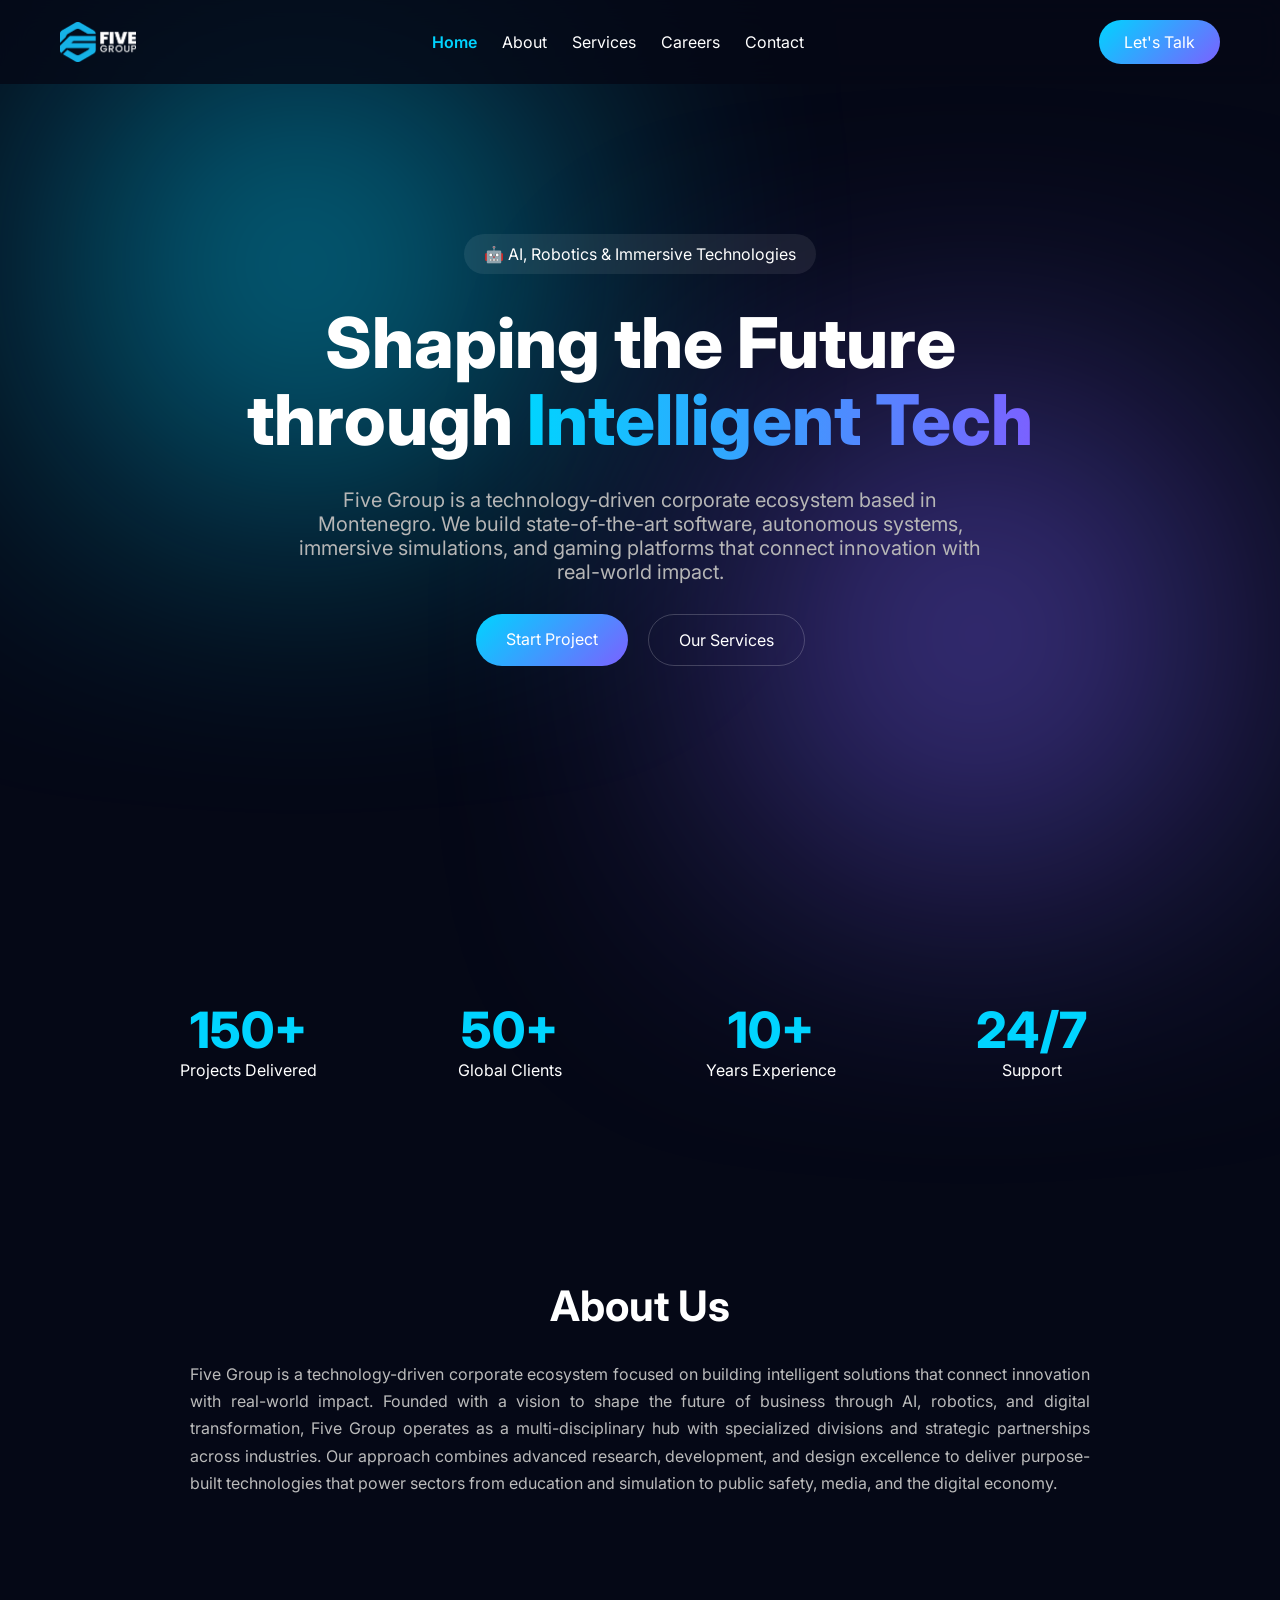
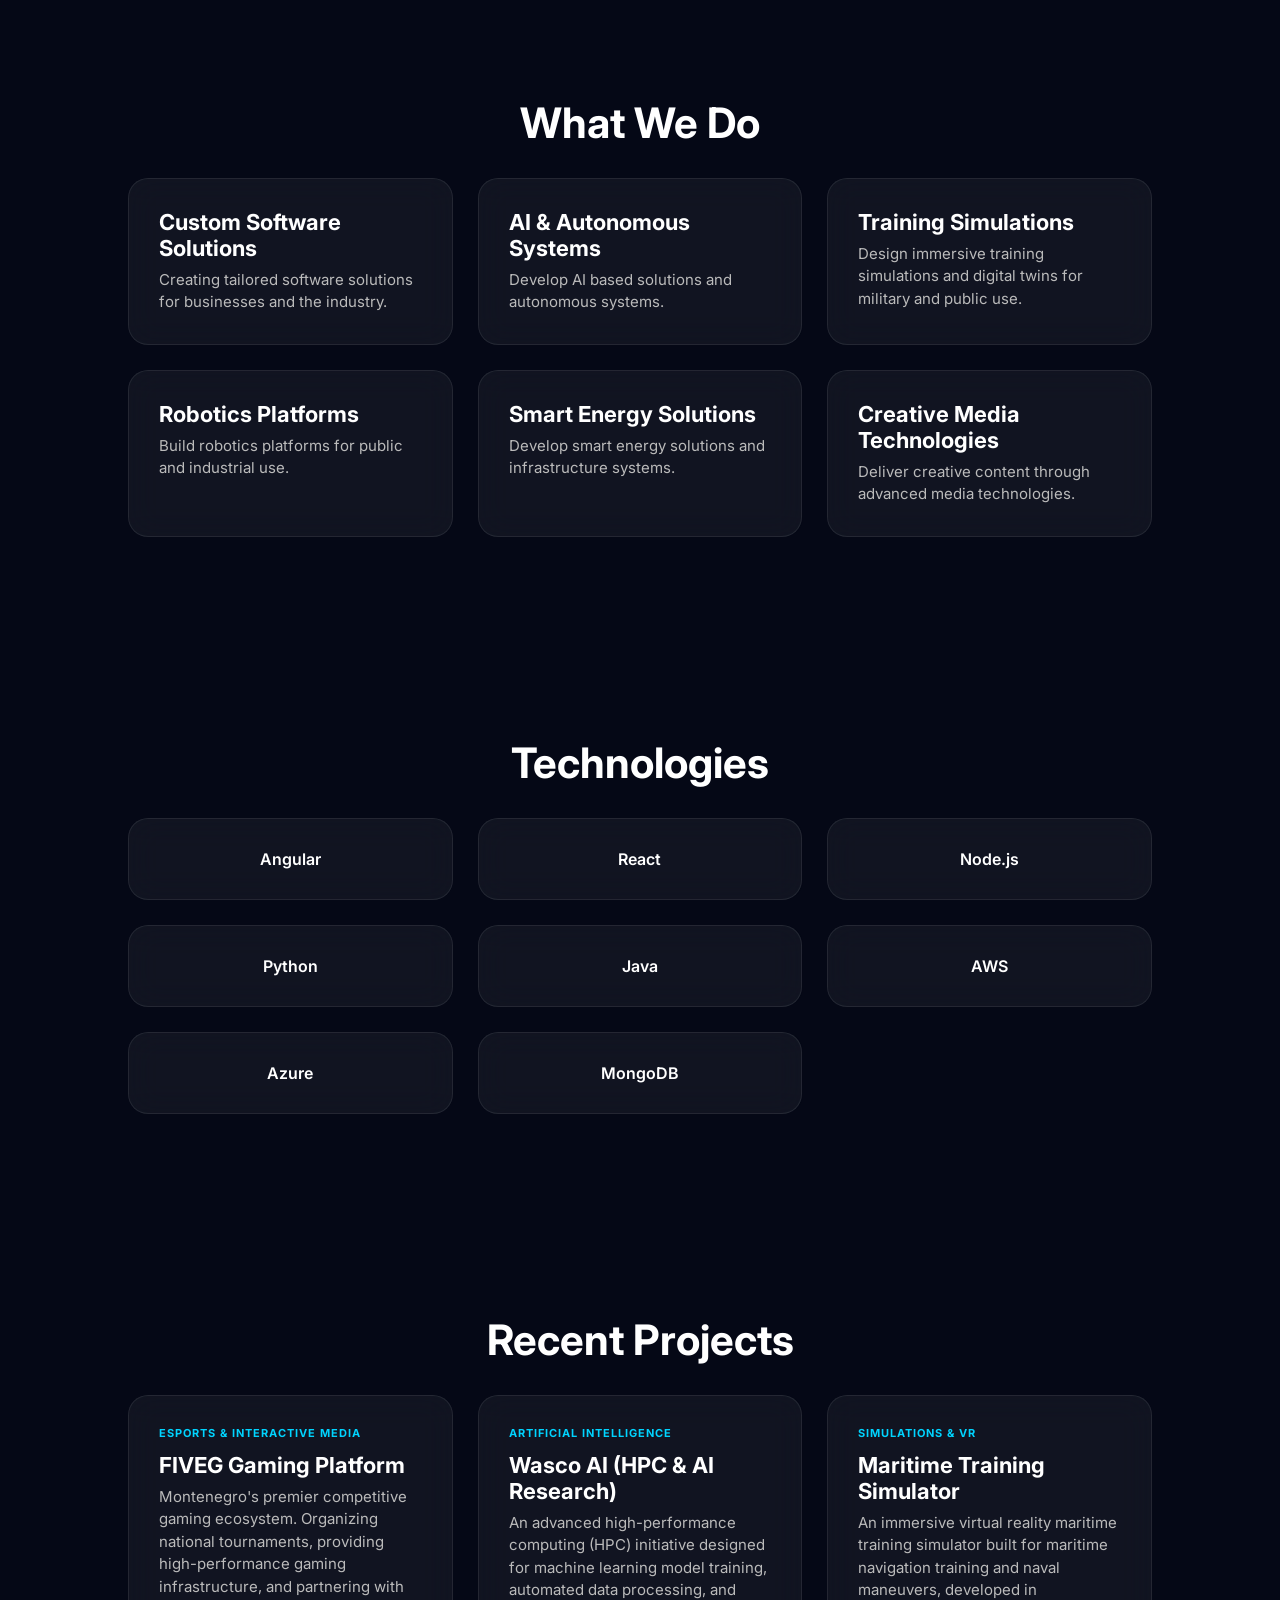
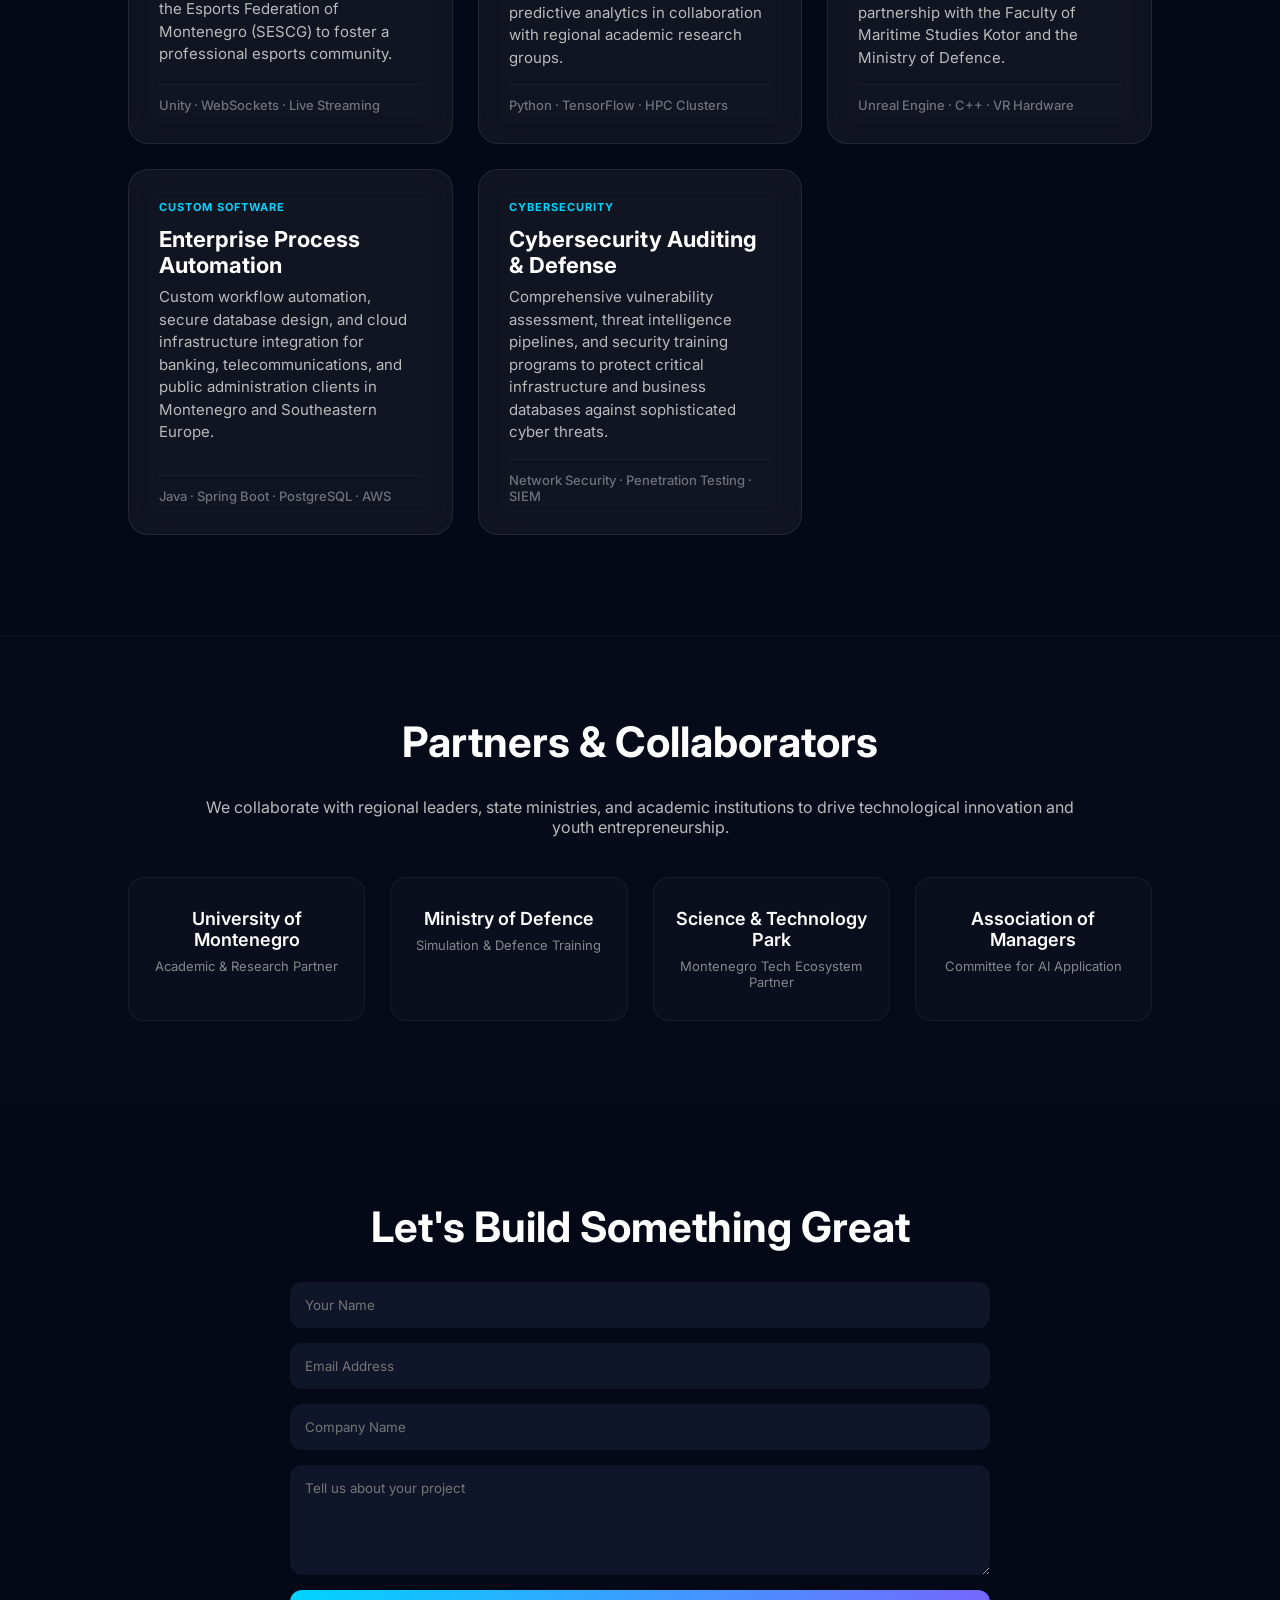
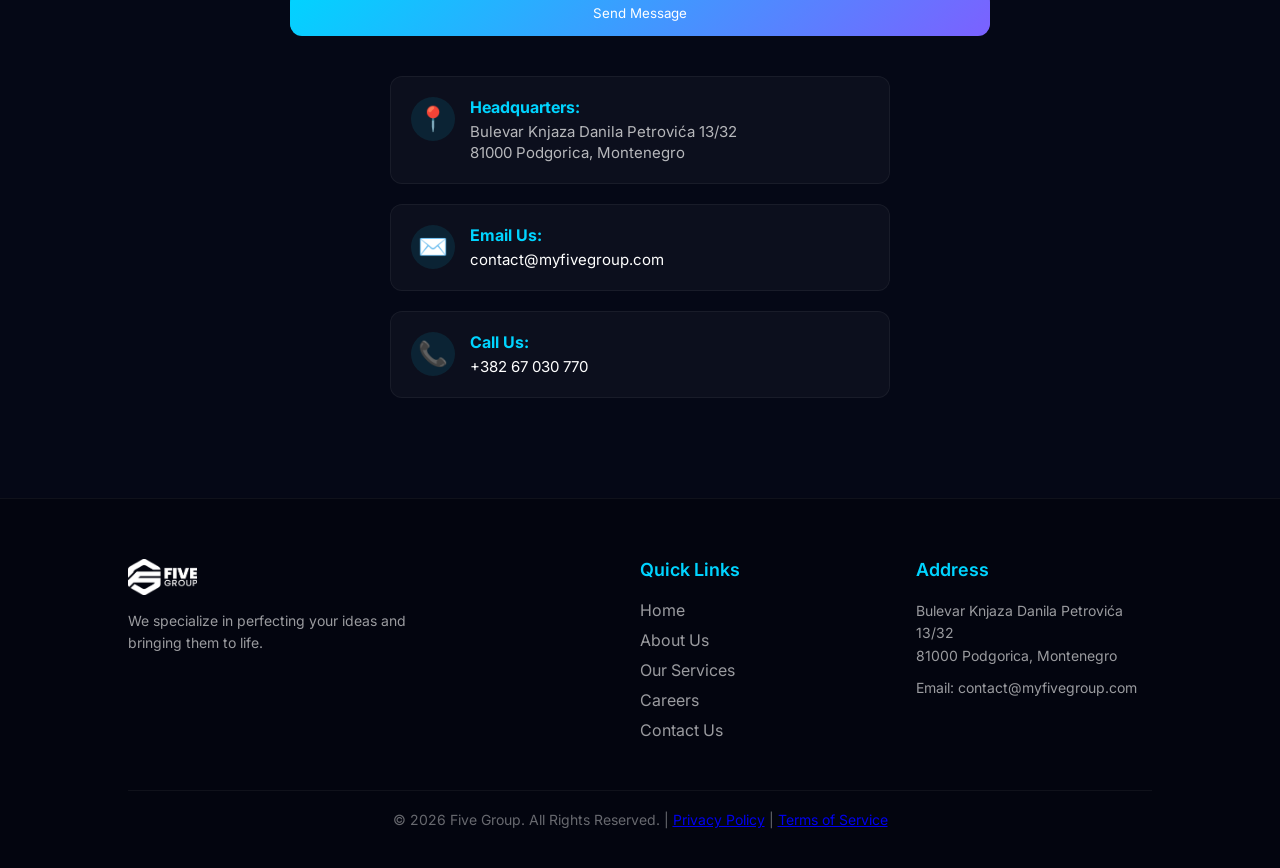
==== commit eef99788: "Add files via upload" ====
--- a/index.html
+++ b/index.html
@@ -1,392 +1,366 @@
-<!DOCTYPE html>
-<html lang="en">
-<head>
-<meta charset="UTF-8">
-<meta name="viewport" content="width=device-width, initial-scale=1.0">
-<title>Five Group | Tech-Driven Corporate Ecosystem</title>
-<meta name="description" content="Five Group is a technology-driven corporate ecosystem focusing on building intelligent solutions through AI, robotics, and digital transformation.">
-<meta name="keywords" content="custom software solutions, AI, autonomous systems, training simulations, robotics platforms, smart energy, Montenegro, Podgorica">
-<meta name="robots" content="index, follow">
-<meta name="author" content="Five Group">
-<link rel="canonical" href="https://myfivegroup.com/">
-
-<!-- Open Graph -->
-<meta property="og:type" content="website">
-<meta property="og:url" content="https://myfivegroup.com/">
-<meta property="og:title" content="Five Group | Tech-Driven Corporate Ecosystem">
-<meta property="og:description" content="Five Group is a technology-driven corporate ecosystem focusing on building intelligent solutions through AI, robotics, and digital transformation.">
-<meta property="og:site_name" content="Five Group">
-<meta property="og:locale" content="en_US">
-
-<!-- Twitter Card -->
-<meta name="twitter:card" content="summary_large_image">
-<meta name="twitter:title" content="Five Group | Tech-Driven Corporate Ecosystem">
-<meta name="twitter:description" content="Five Group is a technology-driven corporate ecosystem focusing on building intelligent solutions through AI, robotics, and digital transformation.">
-
-<link rel="preconnect" href="https://fonts.googleapis.com">
-<link rel="preconnect" href="https://fonts.gstatic.com" crossorigin>
-<link href="https://fonts.googleapis.com/css2?family=Inter:wght@300;400;500;600;700;800&display=swap" rel="stylesheet">
-
-<link rel="stylesheet" href="style.css">
-<link rel="icon" type="image/svg+xml" href="favicon.svg">
-
-<script type="application/ld+json">
-{
-  "@context": "https://schema.org",
-  "@type": "Organization",
-  "name": "Five Group",
-  "url": "https://myfivegroup.com",
-  "description": "Five Group is a technology-driven corporate ecosystem focusing on building intelligent solutions that connect innovation with real-world impact through AI, robotics, and digital transformation.",
-  "email": "contact@myfivegroup.com",
-  "telephone": "+382 67 030 770",
-  "foundingDate": "2016",
-  "areaServed": "Global",
-  "hasOfferCatalog": {
-    "@type": "OfferCatalog",
-    "name": "Corporate Solutions & Technology Services",
-    "itemListElement": [
-      {"@type": "Offer", "itemOffered": {"@type": "Service", "name": "Custom Software Solutions", "description": "Creating tailored software solutions for businesses and the industry."}},
-      {"@type": "Offer", "itemOffered": {"@type": "Service", "name": "AI & Autonomous Systems", "description": "Develop AI based solutions and autonomous systems."}},
-      {"@type": "Offer", "itemOffered": {"@type": "Service", "name": "Training Simulations", "description": "Design immersive training simulations and digital twins for military and public use."}},
-      {"@type": "Offer", "itemOffered": {"@type": "Service", "name": "Robotics Platforms", "description": "Build robotics platforms for public and industrial use."}},
-      {"@type": "Offer", "itemOffered": {"@type": "Service", "name": "Smart Energy Solutions", "description": "Develop smart energy solutions and infrastructure systems."}},
-      {"@type": "Offer", "itemOffered": {"@type": "Service", "name": "Creative Media Technologies", "description": "Deliver creative content through advanced media technologies."}}
-    ]
-  }
-}
-</script>
-<script type="application/ld+json">
-{
-  "@context": "https://schema.org",
-  "@type": "WebSite",
-  "name": "Five Group",
-  "url": "https://myfivegroup.com",
-  "description": "Five Group is a technology-driven corporate ecosystem for AI, robotics, simulation, and custom software."
-}
-</script>
-</head>
-<body>
-
-<header>
-    <nav>
-        <a href="index.html" class="logo">
-            <img src="logo-primary.webp" alt="Five Group Logo" style="height: 40px; width: auto; max-width: 150px; object-fit: contain;">
-        </a>
-
-        <ul class="nav-links">
-            <li><a href="index.html">Home</a></li>
-            <li><a href="about.html">About</a></li>
-            <li><a href="services.html">Services</a></li>
-            <li><a href="careers.html">Careers</a></li>
-            <li><a href="contact.html">Contact</a></li>
-        </ul>
-
-        <div class="nav-right">
-            <a href="https://www.linkedin.com/company/five-group-me/" class="nav-social" target="_blank" rel="noopener noreferrer" aria-label="LinkedIn">
-                <svg width="20" height="20" viewBox="0 0 24 24" fill="currentColor"><path d="M19 0h-14c-2.761 0-5 2.239-5 5v14c0 2.761 2.239 5 5 5h14c2.762 0 5-2.239 5-5v-14c0-2.761-2.238-5-5-5zm-11 19h-3v-11h3v11zm-1.5-12.268c-.966 0-1.75-.779-1.75-1.75s.784-1.75 1.75-1.75 1.75.779 1.75 1.75-.784 1.75-1.75 1.75zm13.5 12.268h-3v-5.604c0-3.368-4-3.113-4 0v5.604h-3v-11h3v1.765c1.396-2.586 7-2.777 7 2.476v6.759z"/></svg>
-            </a>
-            <a href="contact.html" class="nav-btn">Let's Talk</a>
-        </div>
-
-        <button class="mobile-menu-toggle" aria-label="Toggle Navigation Menu">
-            <span></span>
-            <span></span>
-            <span></span>
-        </button>
-    </nav>
-</header>
-
-<main>
-<section class="hero">
-
-<div class="blob blob1"></div>
-<div class="blob blob2"></div>
-
-<div class="hero-content">
-
-<span class="badge">
-🚀 Trusted Technology Partner
-</span>
-
-<h1>
-Corporate <span>Solutions</span>
-</h1>
-
-<p>
-We provide innovative and sustainable solutions that drive progress across industries.
-</p>
-
-<div class="hero-buttons">
-<a href="contact.html" class="btn-primary">Start Project</a>
-<a href="services.html" class="btn-secondary">Our Services</a>
-</div>
-
-</div>
-
-</section>
-
-<section class="stats" aria-label="Company statistics">
-
-<div>
-<div class="stat-number">150+</div>
-<p>Projects Delivered</p>
-</div>
-
-<div>
-<div class="stat-number">50+</div>
-<p>Global Clients</p>
-</div>
-
-<div>
-<div class="stat-number">10+</div>
-<p>Years Experience</p>
-</div>
-
-<div>
-<div class="stat-number">24/7</div>
-<p>Support</p>
-</div>
-
-</section>
-
-<section id="about">
-
-<h2 class="section-title">About Us</h2>
-
-<p class="section-desc" style="line-height: 1.7; text-align: justify;">
-Five Group is a technology-driven corporate ecosystem focused on building intelligent solutions that connect innovation with real-world impact. Founded with a vision to shape the future of business through AI, robotics, and digital transformation, Five Group operates as a multi-disciplinary hub with specialized divisions and strategic partnerships across industries. Our approach combines advanced research, development, and design excellence to deliver purpose-built technologies that power sectors from education and simulation to public safety, media, and the digital economy.
-</p>
-
-</section>
-
-<section id="services">
-
-<h2 class="section-title">What We Do</h2>
-
-<div class="grid">
-
-<div class="card">
-<h3>Custom Software Solutions</h3>
-<p>Creating tailored software solutions for businesses and the industry.</p>
-</div>
-
-<div class="card">
-<h3>AI &amp; Autonomous Systems</h3>
-<p>Develop AI based solutions and autonomous systems.</p>
-</div>
-
-<div class="card">
-<h3>Training Simulations</h3>
-<p>Design immersive training simulations and digital twins for military and public use.</p>
-</div>
-
-<div class="card">
-<h3>Robotics Platforms</h3>
-<p>Build robotics platforms for public and industrial use.</p>
-</div>
-
-<div class="card">
-<h3>Smart Energy Solutions</h3>
-<p>Develop smart energy solutions and infrastructure systems.</p>
-</div>
-
-<div class="card">
-<h3>Creative Media Technologies</h3>
-<p>Deliver creative content through advanced media technologies.</p>
-</div>
-
-</div>
-
-</section>
-
-<section id="tech">
-
-<h2 class="section-title">Technologies</h2>
-
-<div class="grid">
-
-<div class="tech">Angular</div>
-<div class="tech">React</div>
-<div class="tech">Node.js</div>
-<div class="tech">Python</div>
-<div class="tech">Java</div>
-<div class="tech">AWS</div>
-<div class="tech">Azure</div>
-<div class="tech">MongoDB</div>
-
-</div>
-
-</section>
-
-<section id="portfolio">
-
-<h2 class="section-title">Recent Projects</h2>
-
-<div class="grid">
-
-<div class="card">
-    <span class="project-tag">Travel & Booking</span>
-    <h3>Hotel Reservation Platform</h3>
-    <p>Complete online booking ecosystem with real-time room availability and channel manager integration.</p>
-    <div class="project-tech">React · Node.js · MongoDB</div>
-</div>
-
-<div class="card">
-    <span class="project-tag">E-Commerce</span>
-    <h3>E-Commerce Marketplace</h3>
-    <p>Scalable multi-vendor commerce platform featuring advanced faceted search and high-throughput inventory management.</p>
-    <div class="project-tech">Angular · Express · PostgreSQL</div>
-</div>
-
-<div class="card">
-    <span class="project-tag">Smart City</span>
-    <h3>Airport Parking Solution</h3>
-    <p>Automated reservation ledger integrated with real-time ANPR (automatic number plate recognition) camera entry gates.</p>
-    <div class="project-tech">Java · Spring Boot · AWS</div>
-</div>
-
-<div class="card">
-    <span class="project-tag">Artificial Intelligence</span>
-    <h3>AI Logistics Platform</h3>
-    <p>Intelligent route optimization and real-time tracking dashboard utilizing automated machine learning models.</p>
-    <div class="project-tech">Python · TensorFlow · FastAPI</div>
-</div>
-
-<div class="card">
-    <span class="project-tag">Fintech</span>
-    <h3>Payment Gateway API</h3>
-    <p>Highly secure, multi-currency transactional ledger system compliant with PCI-DSS Level 1 standards.</p>
-    <div class="project-tech">Go · Docker · PostgreSQL</div>
-</div>
-
-<div class="card">
-    <span class="project-tag">Healthcare</span>
-    <h3>Telehealth Mobile App</h3>
-    <p>HIPAA-compliant, cross-platform consulting app featuring peer-to-peer encrypted video and appointment booking.</p>
-    <div class="project-tech">React Native · WebRTC · Node.js</div>
-</div>
-
-<div class="card">
-    <span class="project-tag">Internet of Things</span>
-    <h3>Smart Grid IoT Dashboard</h3>
-    <p>Real-time telemetry, automated anomaly detection, and predictive maintenance charts for municipal electrical grids.</p>
-    <div class="project-tech">Node.js · MQTT · InfluxDB</div>
-</div>
-
-<div class="card">
-    <span class="project-tag">SaaS / B2B</span>
-    <h3>Enterprise CRM Platform</h3>
-    <p>Customer relationship manager featuring customizable kanban pipelines, automated reports, and email campaign triggers.</p>
-    <div class="project-tech">Vue.js · Django · Redis</div>
-</div>
-
-<div class="card">
-    <span class="project-tag">EdTech</span>
-    <h3>Interactive LMS Platform</h3>
-    <p>Online course hosting platform with native video streaming, automated grading quizzes, and digital credential issuing.</p>
-    <div class="project-tech">Ruby on Rails · React · PostgreSQL</div>
-</div>
-
-</div>
-
-</section>
-
-<section class="testimonial">
-
-<h2 class="section-title">What Clients Say</h2>
-
-<div class="quote">
-★★★★★
-<br><br>
-"My Five Group transformed our business with a
-modern cloud-based platform."
-</div>
-
-</section>
-
-<section id="contact">
-
-<h2 class="section-title">Let's Build Something Great</h2>
-
-<form id="contactForm" aria-label="Contact My Five Group">
-
-<input type="text" name="name" placeholder="Your Name" aria-label="Your Name" required>
-
-<input type="email" name="email" placeholder="Email Address" aria-label="Email Address" required>
-
-<input type="text" name="company" placeholder="Company Name" aria-label="Company Name">
-
-<textarea name="message" rows="5" placeholder="Tell us about your project" aria-label="Tell us about your project"></textarea>
-
-<button type="submit">
-Send Message
-</button>
-
-</form>
-
-<div class="contact-info">
-    <div class="contact-item">
-        <span class="contact-icon" aria-hidden="true">📍</span>
-        <div>
-            <strong>Headquarters:</strong>
-            <p>Bulevar Knjaza Danila Petrovića 13/32<br>81000 Podgorica, Montenegro</p>
-        </div>
-    </div>
-    <div class="contact-item">
-        <span class="contact-icon" aria-hidden="true">✉️</span>
-        <div>
-            <strong>Email Us:</strong>
-            <p><a href="mailto:contact@myfivegroup.com">contact@myfivegroup.com</a></p>
-        </div>
-    </div>
-    <div class="contact-item">
-        <span class="contact-icon" aria-hidden="true">📞</span>
-        <div>
-            <strong>Call Us:</strong>
-            <p><a href="tel:+38267030770">+382 67 030 770</a></p>
-        </div>
-    </div>
-</div>
-
-</section>
-
-</main>
-
-<footer>
-    <div class="footer-grid">
-        <div class="footer-col">
-            <a href="index.html" class="logo">
-                <img src="logo-white.png" alt="Five Group Logo" style="height: 36px; width: auto; max-width: 130px; object-fit: contain;">
-            </a>
-            <p class="footer-tagline">We specialize in perfecting your ideas and bringing them to life.</p>
-            <div class="footer-socials">
-                <a href="https://www.linkedin.com/company/five-group-me/" target="_blank" rel="noopener noreferrer" aria-label="LinkedIn">
-                    <svg width="18" height="18" viewBox="0 0 24 24" fill="currentColor"><path d="M19 0h-14c-2.761 0-5 2.239-5 5v14c0 2.761 2.239 5 5 5h14c2.762 0 5-2.239 5-5v-14c0-2.761-2.238-5-5-5zm-11 19h-3v-11h3v11zm-1.5-12.268c-.966 0-1.75-.779-1.75-1.75s.784-1.75 1.75-1.75 1.75.779 1.75 1.75-.784 1.75-1.75 1.75zm13.5 12.268h-3v-5.604c0-3.368-4-3.113-4 0v5.604h-3v-11h3v1.765c1.396-2.586 7-2.777 7 2.476v6.759z"/></svg>
-                </a>
-            </div>
-        </div>
-        <div class="footer-col">
-            <h4>Quick Links</h4>
-            <ul>
-                <li><a href="index.html">Home</a></li>
-                <li><a href="about.html">About Us</a></li>
-                <li><a href="services.html">Our Services</a></li>
-                <li><a href="careers.html">Careers</a></li>
-                <li><a href="contact.html">Contact Us</a></li>
-            </ul>
-        </div>
-        <div class="footer-col">
-            <h4>Address</h4>
-            <p>Bulevar Knjaza Danila Petrovića 13/32<br>81000 Podgorica, Montenegro</p>
-            <p style="margin-top: 10px;">Email: <a href="mailto:contact@myfivegroup.com">contact@myfivegroup.com</a></p>
-        </div>
-    </div>
-    <div class="footer-bottom">
-        <p>© 2026 Five Group. All Rights Reserved. | <a href="privacy.html">Privacy Policy</a> | <a href="terms.html">Terms of Service</a></p>
-    </div>
-</footer>
-
-<script src="script.js"></script>
-
-</body>
+<!DOCTYPE html>
+<html lang="en">
+<head>
+<meta charset="UTF-8">
+<meta name="viewport" content="width=device-width, initial-scale=1.0">
+<title>Five Group | Tech-Driven Corporate Ecosystem</title>
+<meta name="description" content="Five Group is a technology-driven corporate ecosystem focusing on building intelligent solutions through AI, robotics, and digital transformation.">
+<meta name="keywords" content="custom software solutions, AI, autonomous systems, training simulations, robotics platforms, smart energy, Montenegro, Podgorica">
+<meta name="robots" content="index, follow">
+<meta name="author" content="Five Group">
+<link rel="canonical" href="https://myfivegroup.com/">
+
+<!-- Open Graph -->
+<meta property="og:type" content="website">
+<meta property="og:url" content="https://myfivegroup.com/">
+<meta property="og:title" content="Five Group | Tech-Driven Corporate Ecosystem">
+<meta property="og:description" content="Five Group is a technology-driven corporate ecosystem focusing on building intelligent solutions through AI, robotics, and digital transformation.">
+<meta property="og:site_name" content="Five Group">
+<meta property="og:locale" content="en_US">
+
+<!-- Twitter Card -->
+<meta name="twitter:card" content="summary_large_image">
+<meta name="twitter:title" content="Five Group | Tech-Driven Corporate Ecosystem">
+<meta name="twitter:description" content="Five Group is a technology-driven corporate ecosystem focusing on building intelligent solutions through AI, robotics, and digital transformation.">
+
+<link rel="preconnect" href="https://fonts.googleapis.com">
+<link rel="preconnect" href="https://fonts.gstatic.com" crossorigin>
+<link href="https://fonts.googleapis.com/css2?family=Inter:wght@300;400;500;600;700;800&display=swap" rel="stylesheet">
+
+<link rel="stylesheet" href="style.css">
+<link rel="icon" type="image/svg+xml" href="favicon.svg">
+
+<script type="application/ld+json">
+{
+  "@context": "https://schema.org",
+  "@type": "Organization",
+  "name": "Five Group",
+  "url": "https://myfivegroup.com",
+  "description": "Five Group is a technology-driven corporate ecosystem focusing on building intelligent solutions that connect innovation with real-world impact through AI, robotics, and digital transformation.",
+  "email": "contact@myfivegroup.com",
+  "telephone": "+382 67 030 770",
+  "foundingDate": "2016",
+  "areaServed": "Global",
+  "hasOfferCatalog": {
+    "@type": "OfferCatalog",
+    "name": "Corporate Solutions & Technology Services",
+    "itemListElement": [
+      {"@type": "Offer", "itemOffered": {"@type": "Service", "name": "Custom Software Solutions", "description": "Creating tailored software solutions for businesses and the industry."}},
+      {"@type": "Offer", "itemOffered": {"@type": "Service", "name": "AI & Autonomous Systems", "description": "Develop AI based solutions and autonomous systems."}},
+      {"@type": "Offer", "itemOffered": {"@type": "Service", "name": "Training Simulations", "description": "Design immersive training simulations and digital twins for military and public use."}},
+      {"@type": "Offer", "itemOffered": {"@type": "Service", "name": "Robotics Platforms", "description": "Build robotics platforms for public and industrial use."}},
+      {"@type": "Offer", "itemOffered": {"@type": "Service", "name": "Smart Energy Solutions", "description": "Develop smart energy solutions and infrastructure systems."}},
+      {"@type": "Offer", "itemOffered": {"@type": "Service", "name": "Creative Media Technologies", "description": "Deliver creative content through advanced media technologies."}}
+    ]
+  }
+}
+</script>
+<script type="application/ld+json">
+{
+  "@context": "https://schema.org",
+  "@type": "WebSite",
+  "name": "Five Group",
+  "url": "https://myfivegroup.com",
+  "description": "Five Group is a technology-driven corporate ecosystem for AI, robotics, simulation, and custom software."
+}
+</script>
+</head>
+<body>
+
+<header>
+    <nav>
+        <a href="index.html" class="logo">
+            <img src="logo-primary.webp" alt="Five Group Logo" style="height: 40px; width: auto; max-width: 150px; object-fit: contain;">
+        </a>
+
+        <ul class="nav-links">
+            <li><a href="index.html">Home</a></li>
+            <li><a href="about.html">About</a></li>
+            <li><a href="services.html">Services</a></li>
+            <li><a href="careers.html">Careers</a></li>
+            <li><a href="contact.html">Contact</a></li>
+        </ul>
+
+        <div class="nav-right">
+            <a href="contact.html" class="nav-btn">Let's Talk</a>
+        </div>
+
+        <button class="mobile-menu-toggle" aria-label="Toggle Navigation Menu">
+            <span></span>
+            <span></span>
+            <span></span>
+        </button>
+    </nav>
+</header>
+
+<main>
+<section class="hero">
+
+<div class="blob blob1"></div>
+<div class="blob blob2"></div>
+
+<div class="hero-content">
+
+<span class="badge">
+🤖 AI, Robotics &amp; Immersive Technologies
+</span>
+
+<h1>
+Shaping the Future through <span>Intelligent Tech</span>
+</h1>
+
+<p>
+Five Group is a technology-driven corporate ecosystem based in Montenegro. We build state-of-the-art software, autonomous systems, immersive simulations, and gaming platforms that connect innovation with real-world impact.
+</p>
+
+<div class="hero-buttons">
+<a href="contact.html" class="btn-primary">Start Project</a>
+<a href="services.html" class="btn-secondary">Our Services</a>
+</div>
+
+</div>
+
+</section>
+
+<section class="stats" aria-label="Company statistics">
+
+<div>
+<div class="stat-number">150+</div>
+<p>Projects Delivered</p>
+</div>
+
+<div>
+<div class="stat-number">50+</div>
+<p>Global Clients</p>
+</div>
+
+<div>
+<div class="stat-number">10+</div>
+<p>Years Experience</p>
+</div>
+
+<div>
+<div class="stat-number">24/7</div>
+<p>Support</p>
+</div>
+
+</section>
+
+<section id="about">
+
+<h2 class="section-title">About Us</h2>
+
+<p class="section-desc" style="line-height: 1.7; text-align: justify;">
+Five Group is a technology-driven corporate ecosystem focused on building intelligent solutions that connect innovation with real-world impact. Founded with a vision to shape the future of business through AI, robotics, and digital transformation, Five Group operates as a multi-disciplinary hub with specialized divisions and strategic partnerships across industries. Our approach combines advanced research, development, and design excellence to deliver purpose-built technologies that power sectors from education and simulation to public safety, media, and the digital economy.
+</p>
+
+</section>
+
+<section id="services">
+
+<h2 class="section-title">What We Do</h2>
+
+<div class="grid">
+
+<div class="card">
+<h3>Custom Software Solutions</h3>
+<p>Creating tailored software solutions for businesses and the industry.</p>
+</div>
+
+<div class="card">
+<h3>AI &amp; Autonomous Systems</h3>
+<p>Develop AI based solutions and autonomous systems.</p>
+</div>
+
+<div class="card">
+<h3>Training Simulations</h3>
+<p>Design immersive training simulations and digital twins for military and public use.</p>
+</div>
+
+<div class="card">
+<h3>Robotics Platforms</h3>
+<p>Build robotics platforms for public and industrial use.</p>
+</div>
+
+<div class="card">
+<h3>Smart Energy Solutions</h3>
+<p>Develop smart energy solutions and infrastructure systems.</p>
+</div>
+
+<div class="card">
+<h3>Creative Media Technologies</h3>
+<p>Deliver creative content through advanced media technologies.</p>
+</div>
+
+</div>
+
+</section>
+
+<section id="tech">
+
+<h2 class="section-title">Technologies</h2>
+
+<div class="grid">
+
+<div class="tech">Angular</div>
+<div class="tech">React</div>
+<div class="tech">Node.js</div>
+<div class="tech">Python</div>
+<div class="tech">Java</div>
+<div class="tech">AWS</div>
+<div class="tech">Azure</div>
+<div class="tech">MongoDB</div>
+
+</div>
+
+</section>
+
+<section id="portfolio">
+
+<h2 class="section-title">Recent Projects</h2>
+
+<div class="grid">
+
+<div class="card">
+    <span class="project-tag">Esports &amp; Interactive Media</span>
+    <h3>FIVEG Gaming Platform</h3>
+    <p>Montenegro's premier competitive gaming ecosystem. Organizing national tournaments, providing high-performance gaming infrastructure, and partnering with the Esports Federation of Montenegro (SESCG) to foster a professional esports community.</p>
+    <div class="project-tech">Unity · WebSockets · Live Streaming</div>
+</div>
+
+<div class="card">
+    <span class="project-tag">Artificial Intelligence</span>
+    <h3>Wasco AI (HPC &amp; AI Research)</h3>
+    <p>An advanced high-performance computing (HPC) initiative designed for machine learning model training, automated data processing, and predictive analytics in collaboration with regional academic research groups.</p>
+    <div class="project-tech">Python · TensorFlow · HPC Clusters</div>
+</div>
+
+<div class="card">
+    <span class="project-tag">Simulations &amp; VR</span>
+    <h3>Maritime Training Simulator</h3>
+    <p>An immersive virtual reality maritime training simulator built for maritime navigation training and naval maneuvers, developed in partnership with the Faculty of Maritime Studies Kotor and the Ministry of Defence.</p>
+    <div class="project-tech">Unreal Engine · C++ · VR Hardware</div>
+</div>
+
+<div class="card">
+    <span class="project-tag">Custom Software</span>
+    <h3>Enterprise Process Automation</h3>
+    <p>Custom workflow automation, secure database design, and cloud infrastructure integration for banking, telecommunications, and public administration clients in Montenegro and Southeastern Europe.</p>
+    <div class="project-tech">Java · Spring Boot · PostgreSQL · AWS</div>
+</div>
+
+<div class="card">
+    <span class="project-tag">Cybersecurity</span>
+    <h3>Cybersecurity Auditing &amp; Defense</h3>
+    <p>Comprehensive vulnerability assessment, threat intelligence pipelines, and security training programs to protect critical infrastructure and business databases against sophisticated cyber threats.</p>
+    <div class="project-tech">Network Security · Penetration Testing · SIEM</div>
+</div>
+
+</div>
+
+</section>
+
+<section id="partners" style="padding: 80px 10%; background: rgba(255, 255, 255, 0.01); border-top: 1px solid rgba(255,255,255,0.03);">
+    <h2 class="section-title">Partners &amp; Collaborators</h2>
+    <p class="section-desc">We collaborate with regional leaders, state ministries, and academic institutions to drive technological innovation and youth entrepreneurship.</p>
+    <div class="partners-grid">
+        <div class="partner-logo-card">
+            <h4>University of Montenegro</h4>
+            <p>Academic &amp; Research Partner</p>
+        </div>
+        <div class="partner-logo-card">
+            <h4>Ministry of Defence</h4>
+            <p>Simulation &amp; Defence Training</p>
+        </div>
+        <div class="partner-logo-card">
+            <h4>Science &amp; Technology Park</h4>
+            <p>Montenegro Tech Ecosystem Partner</p>
+        </div>
+        <div class="partner-logo-card">
+            <h4>Association of Managers</h4>
+            <p>Committee for AI Application</p>
+        </div>
+    </div>
+</section>
+
+<section id="contact">
+
+<h2 class="section-title">Let's Build Something Great</h2>
+
+<form id="contactForm" aria-label="Contact My Five Group">
+
+<input type="text" name="name" placeholder="Your Name" aria-label="Your Name" required>
+
+<input type="email" name="email" placeholder="Email Address" aria-label="Email Address" required>
+
+<input type="text" name="company" placeholder="Company Name" aria-label="Company Name">
+
+<textarea name="message" rows="5" placeholder="Tell us about your project" aria-label="Tell us about your project"></textarea>
+
+<button type="submit">
+Send Message
+</button>
+
+</form>
+
+<div class="contact-info">
+    <div class="contact-item">
+        <span class="contact-icon" aria-hidden="true">📍</span>
+        <div>
+            <strong>Headquarters:</strong>
+            <p>Bulevar Knjaza Danila Petrovića 13/32<br>81000 Podgorica, Montenegro</p>
+        </div>
+    </div>
+    <div class="contact-item">
+        <span class="contact-icon" aria-hidden="true">✉️</span>
+        <div>
+            <strong>Email Us:</strong>
+            <p><a href="mailto:contact@myfivegroup.com">contact@myfivegroup.com</a></p>
+        </div>
+    </div>
+    <div class="contact-item">
+        <span class="contact-icon" aria-hidden="true">📞</span>
+        <div>
+            <strong>Call Us:</strong>
+            <p><a href="tel:+38267030770">+382 67 030 770</a></p>
+        </div>
+    </div>
+</div>
+
+</section>
+
+</main>
+
+<footer>
+    <div class="footer-grid">
+        <div class="footer-col">
+            <a href="index.html" class="logo">
+                <img src="logo-white.png" alt="Five Group Logo" style="height: 36px; width: auto; max-width: 130px; object-fit: contain;">
+            </a>
+            <p class="footer-tagline">We specialize in perfecting your ideas and bringing them to life.</p>
+        </div>
+        <div class="footer-col">
+            <h4>Quick Links</h4>
+            <ul>
+                <li><a href="index.html">Home</a></li>
+                <li><a href="about.html">About Us</a></li>
+                <li><a href="services.html">Our Services</a></li>
+                <li><a href="careers.html">Careers</a></li>
+                <li><a href="contact.html">Contact Us</a></li>
+            </ul>
+        </div>
+        <div class="footer-col">
+            <h4>Address</h4>
+            <p>Bulevar Knjaza Danila Petrovića 13/32<br>81000 Podgorica, Montenegro</p>
+            <p style="margin-top: 10px;">Email: <a href="mailto:contact@myfivegroup.com">contact@myfivegroup.com</a></p>
+        </div>
+    </div>
+    <div class="footer-bottom">
+        <p>© 2026 Five Group. All Rights Reserved. | <a href="privacy.html">Privacy Policy</a> | <a href="terms.html">Terms of Service</a></p>
+    </div>
+</footer>
+
+<script src="script.js"></script>
+
+</body>
 </html>
--- a/style.css
+++ b/style.css
@@ -1019,14 +1019,89 @@
   grid-template-columns: 1fr;
 }
 
-.job-card {
-  flex-direction: column;
-  align-items: flex-start;
-  gap: 20px;
-}
-
 .job-apply-btn {
   width: 100%;
   text-align: center;
 }
+}
+
+/* Partners Section */
+.partners-grid {
+  display: grid;
+  grid-template-columns: repeat(auto-fit, minmax(220px, 1fr));
+  gap: 25px;
+  margin-top: 40px;
+}
+
+.partner-logo-card {
+  background: rgba(255, 255, 255, 0.02);
+  border: 1px solid rgba(255, 255, 255, 0.05);
+  border-radius: 16px;
+  padding: 30px 20px;
+  text-align: center;
+  transition: all 0.3s ease;
+}
+
+.partner-logo-card:hover {
+  border-color: rgba(0, 212, 255, 0.2);
+  transform: translateY(-5px);
+  background: rgba(0, 212, 255, 0.02);
+}
+
+.partner-logo-card h4 {
+  font-size: 18px;
+  color: #fff;
+  margin-bottom: 8px;
+  font-weight: 600;
+}
+
+.partner-logo-card p {
+  font-size: 13px;
+  color: rgba(255, 255, 255, 0.5);
+  margin: 0;
+}
+
+/* Custom Leadership Card */
+.leader-card-premium {
+  display: flex;
+  flex-direction: row;
+  align-items: center;
+  text-align: left;
+  gap: 30px;
+  padding: 40px;
+  background: rgba(255, 255, 255, 0.02);
+  border-radius: 24px;
+  border: 1px solid rgba(255, 255, 255, 0.05);
+  max-width: 800px;
+  margin: 40px auto 0;
+  transition: all 0.3s ease;
+}
+
+.leader-card-premium:hover {
+  border-color: rgba(0, 212, 255, 0.2);
+  transform: translateY(-3px);
+  box-shadow: 0 10px 30px rgba(0, 0, 0, 0.3);
+}
+
+.leader-avatar-premium {
+  width: 130px;
+  height: 130px;
+  flex-shrink: 0;
+  border-radius: 50%;
+  font-size: 36px;
+  font-weight: 700;
+  background: linear-gradient(135deg, #00D4FF, #7B61FF);
+  color: white;
+  display: flex;
+  align-items: center;
+  justify-content: center;
+  box-shadow: 0 8px 20px rgba(0, 212, 255, 0.2);
+}
+
+@media (max-width: 768px) {
+  .leader-card-premium {
+    flex-direction: column;
+    text-align: center;
+    padding: 30px 20px;
+  }
 }
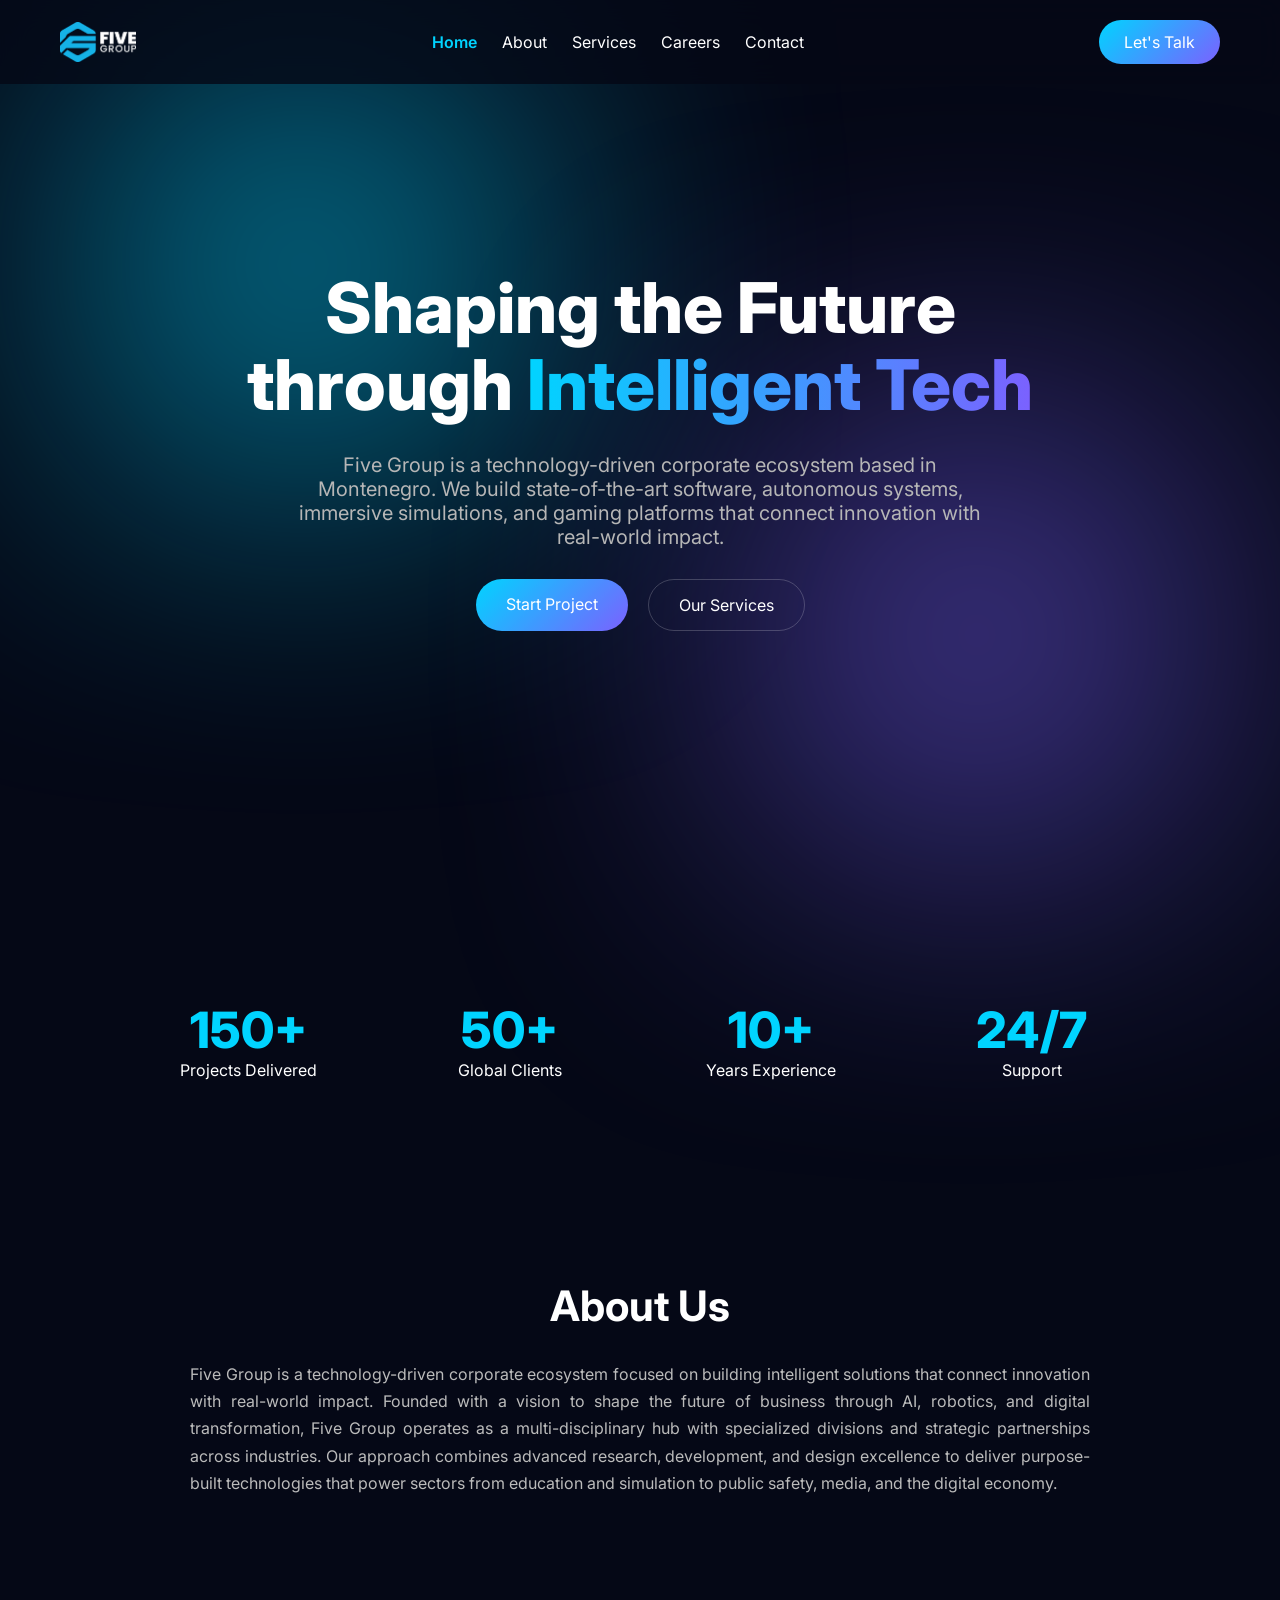
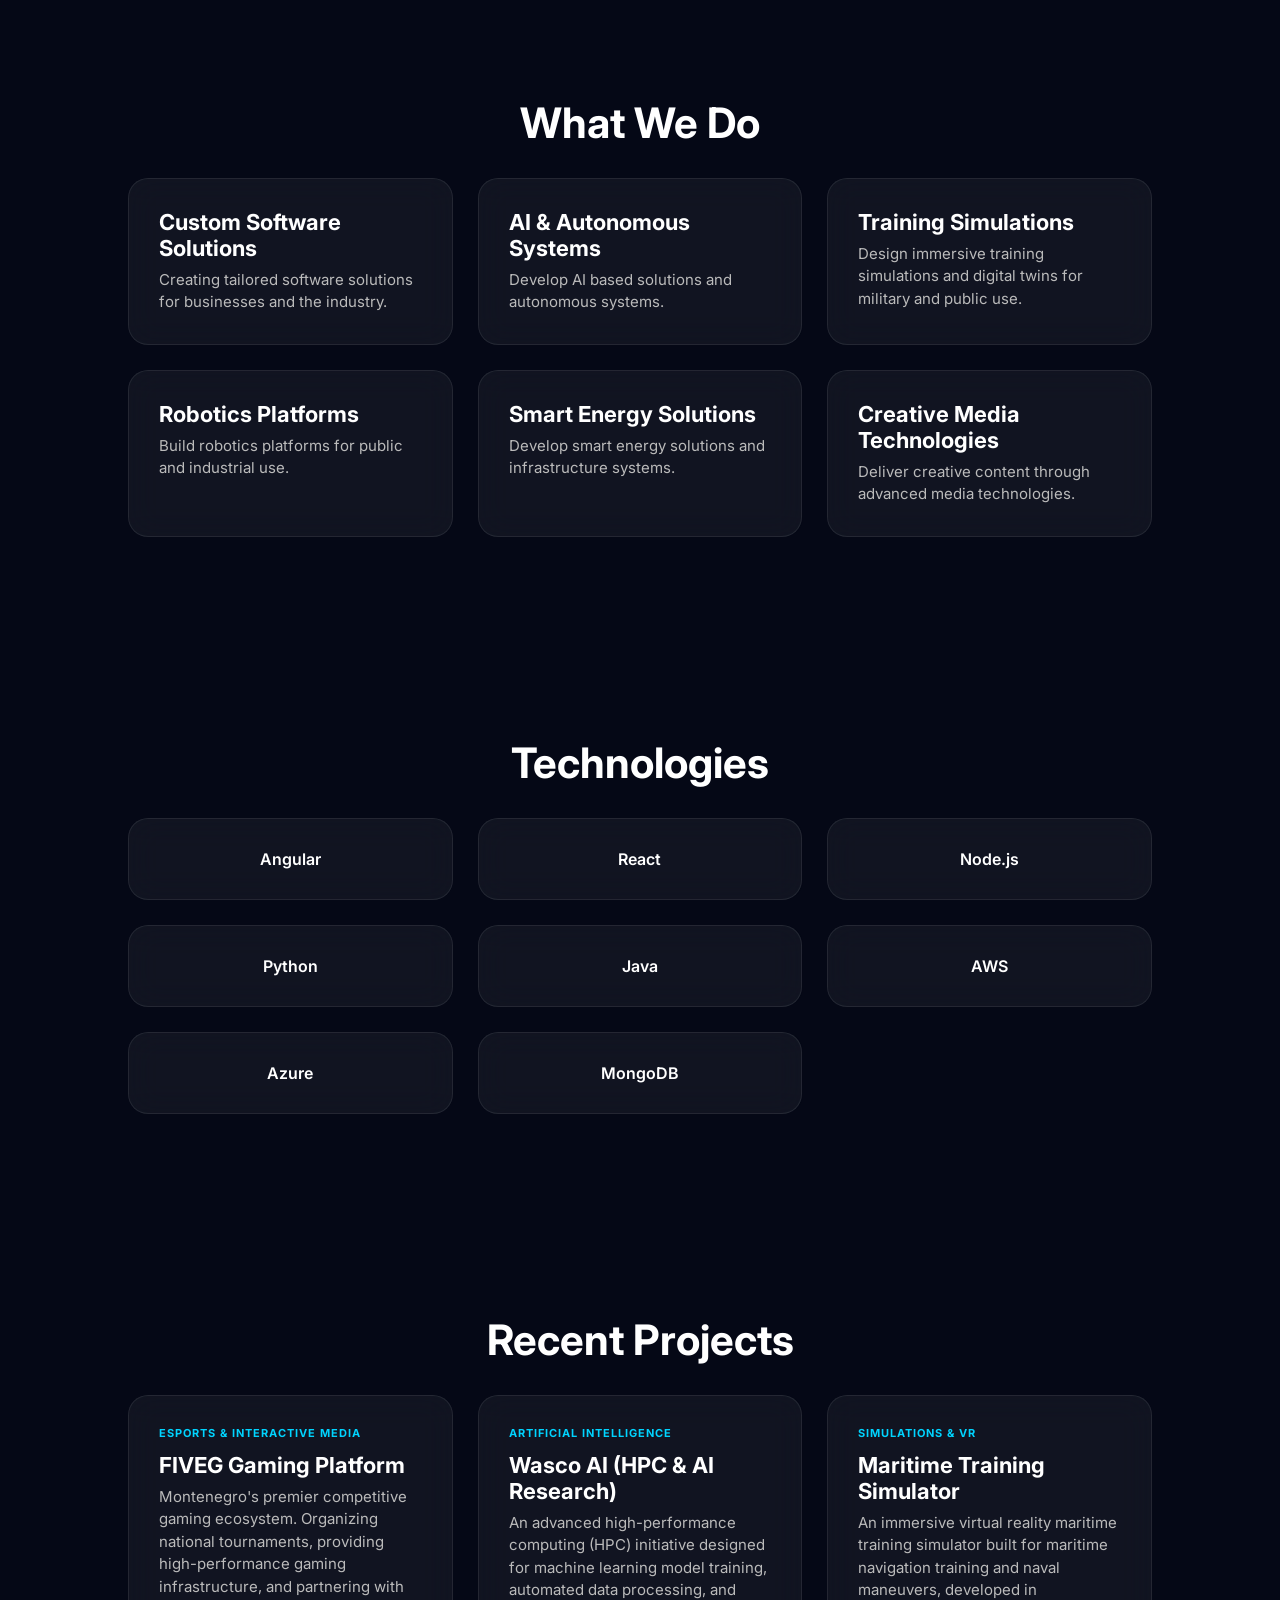
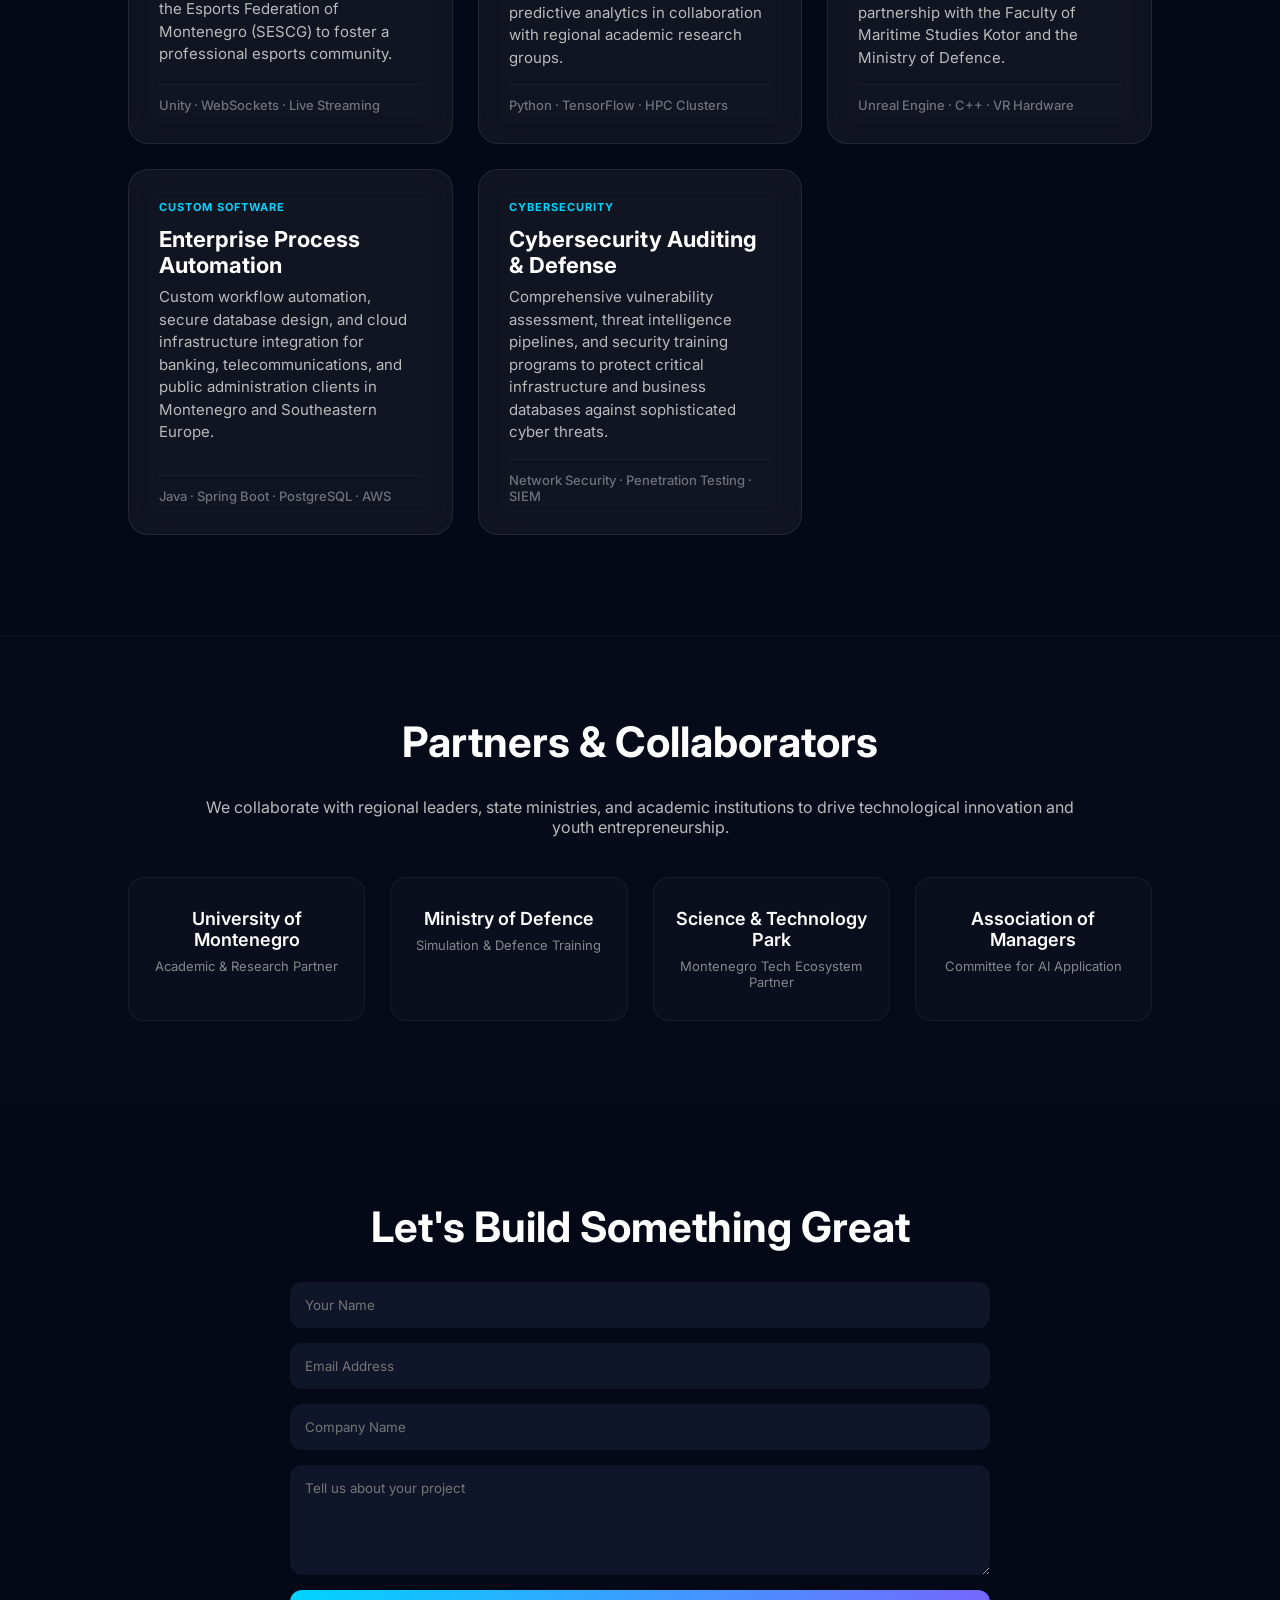
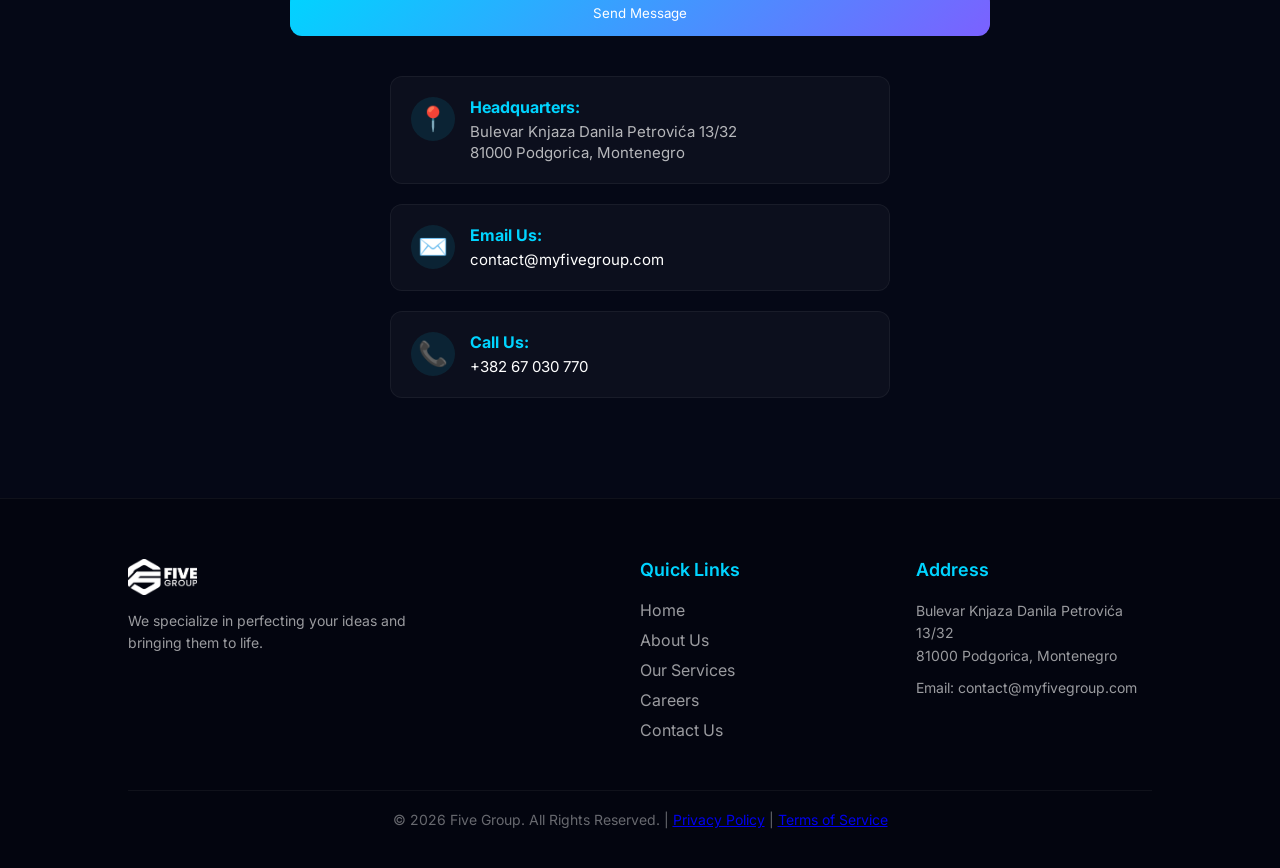
==== commit 9a355fab: "Add files via upload" ====
--- a/index.html
+++ b/index.html
@@ -101,10 +101,6 @@
 
 <div class="hero-content">
 
-<span class="badge">
-🤖 AI, Robotics &amp; Immersive Technologies
-</span>
-
 <h1>
 Shaping the Future through <span>Intelligent Tech</span>
 </h1>
